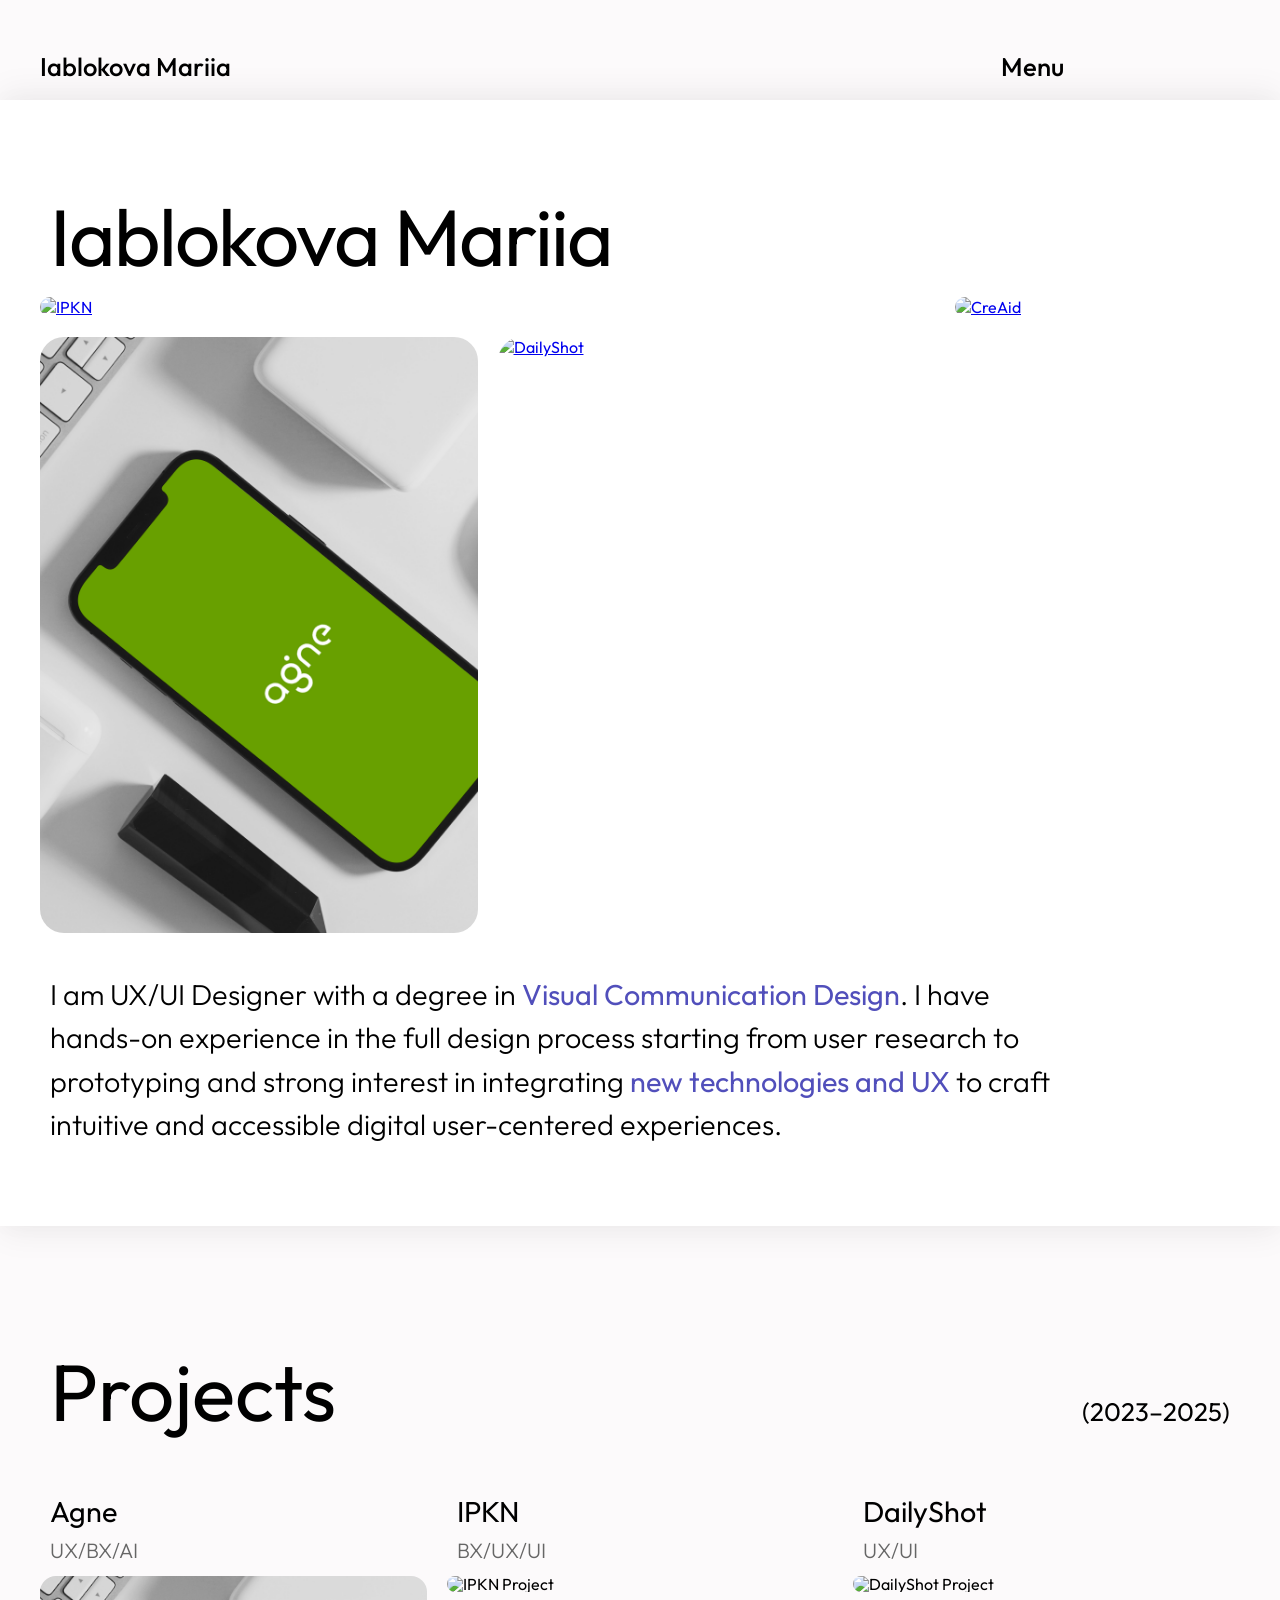
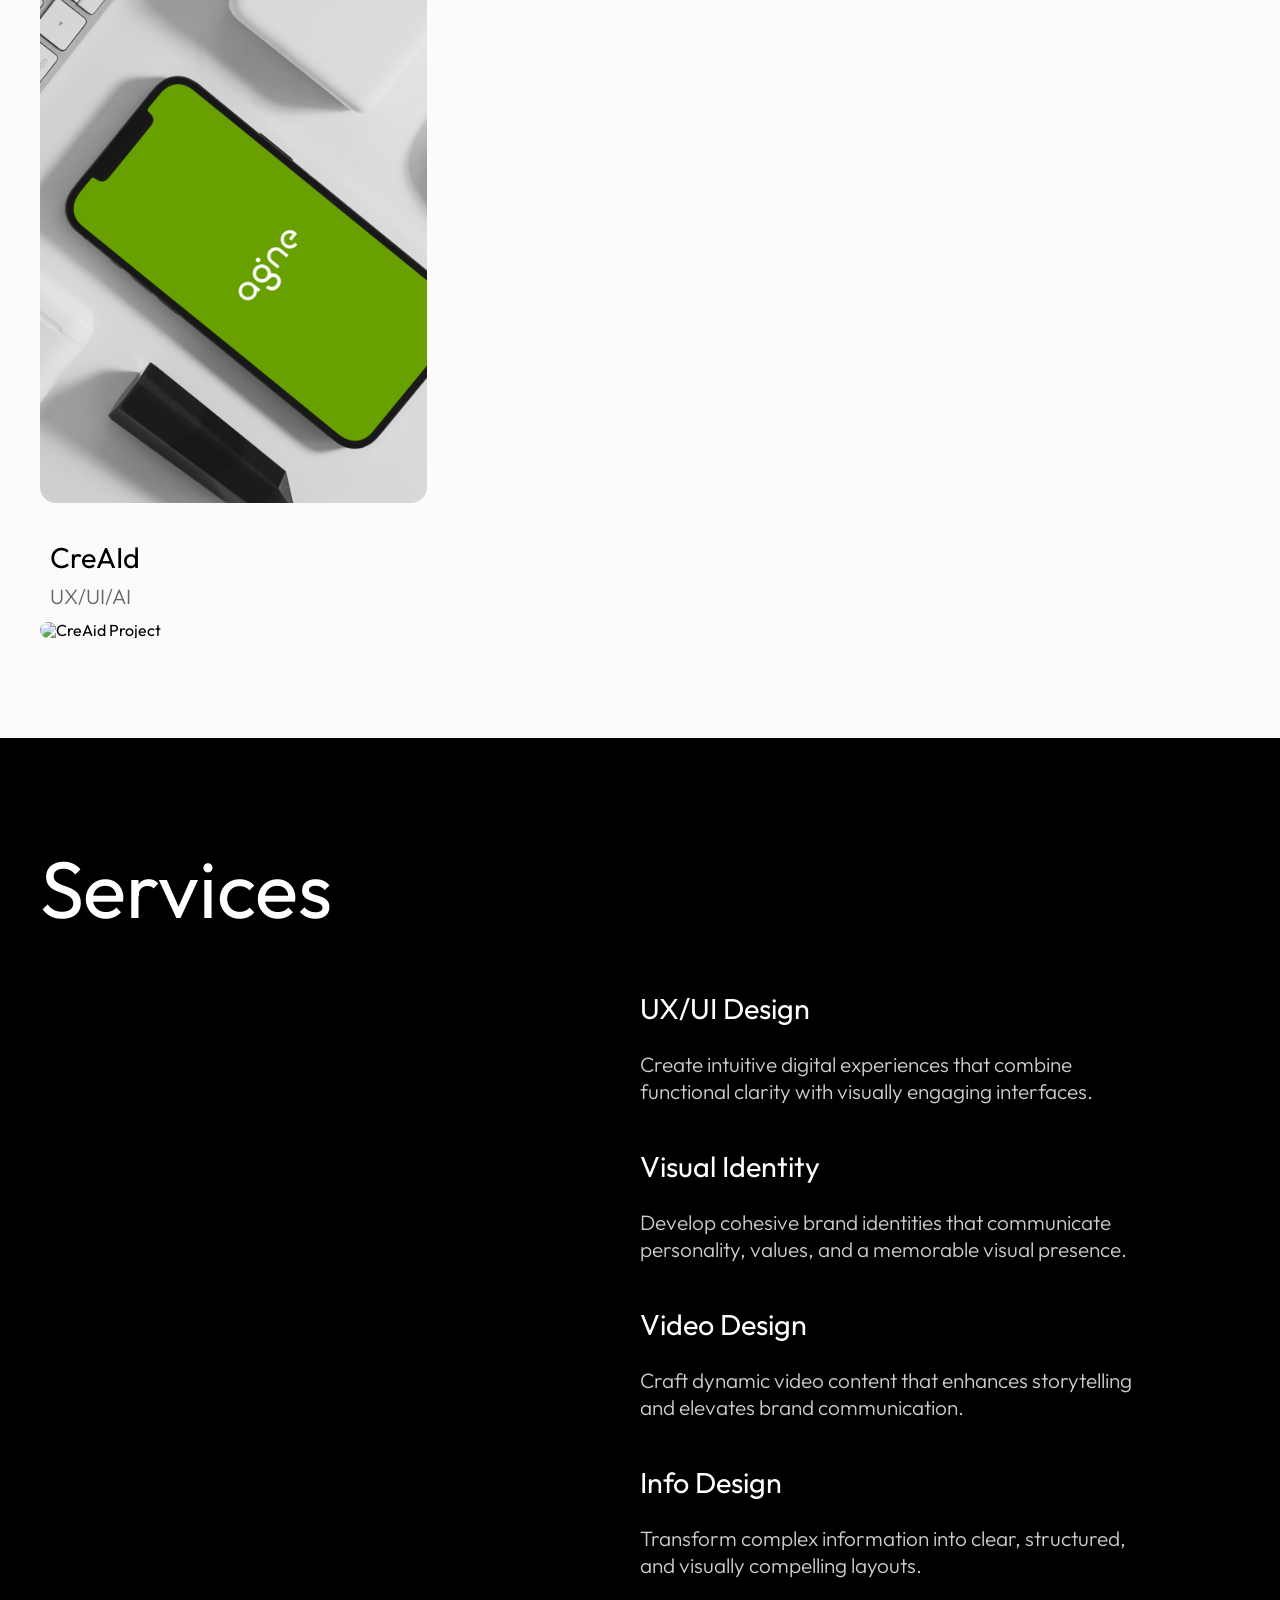
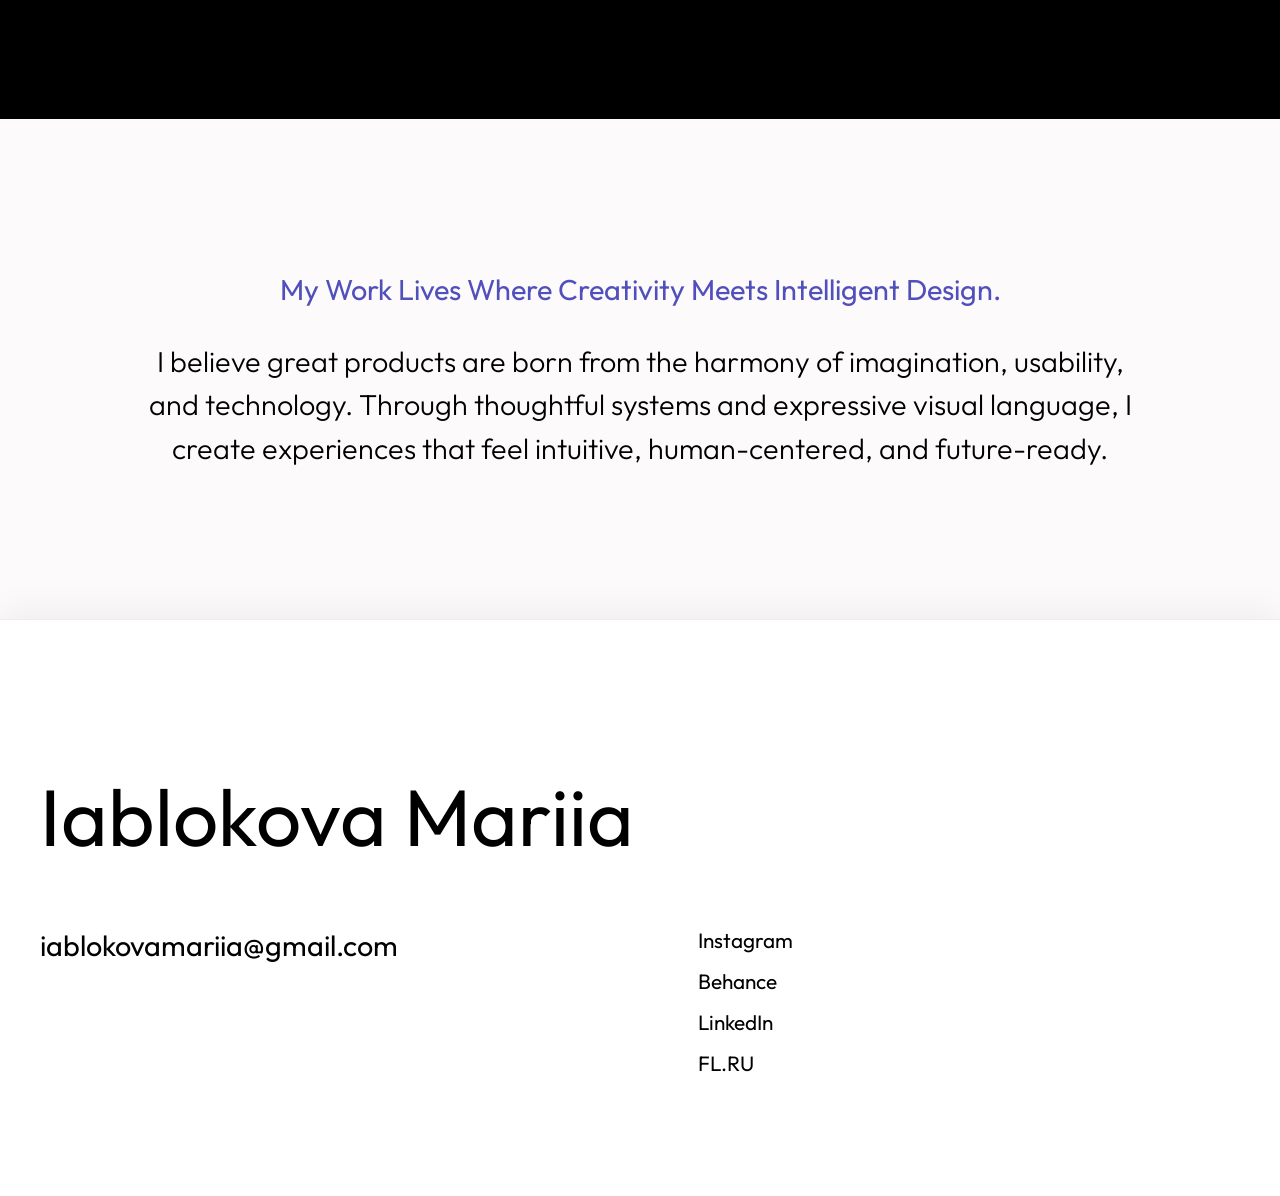
==== index.html @ c6bddbb6 "Update index.html" ====
<!DOCTYPE html>
<html lang="ru">
<head>
    <meta charset="UTF-8">
    <meta name="viewport" content="width=device-width, initial-scale=1.0">
    <title>Iablokova Mariia | Portfolio</title>
    <link rel="stylesheet" href="style.css">
    <link rel="preconnect" href="https://fonts.googleapis.com">
    <link rel="preconnect" href="https://fonts.gstatic.com" crossorigin>
    <link href="https://fonts.googleapis.com/css2?family=Outfit:wght@300;400;600;700&display=swap" rel="stylesheet">   
</head>
<body>

    <header>
        <nav>
            <span class="logo">Iablokova Mariia</span>
            <span class="menu">Menu</span>
        </nav>
    </header>

    <main>
        <section class="box">
        </section>
        <section class="hero">
            <body>
                <div class="reveal-mask">
                    <h1 class="reveal-text">Iablokova Mariia</h1>
                </div>
                <div class="wrapper">
                      <a class="card card--hero" href="#">
                        <img src="images/IPKN_cut8.png" alt="IPKN">
                      </a>
                    
                      <a class="card card--right" href="#">
                        <img src="images/CreAId_cut3.png" alt="CreAid">
                      </a>
                    
                      <a class="card card--leftBottom" href="#">
                        <img src="images/Agne_cut3.png" alt="Agne">
                      </a>
                    
                      <a class="card card--rightBottom" href="#">
                        <img src="images/DailyShot_cut3.png" alt="DailyShot">
                      </a>
            </div>
            <p class="about-text">
                I am UX/UI Designer with a degree in <span class="accent">Visual Communication Design</span>. I have hands-on experience in the full design process starting from user research to prototyping and strong interest in integrating <span class="accent">new technologies and UX</span> to craft intuitive and accessible digital user-centered experiences.
            </p>
        </section>
        <section class="projects">
            <div class="reveal-mask">
                <div class="projects-header">
                    <h2>Projects</h2>
                    <span class="projects-date">(2023–2025)</span>
                </div>
            </div>
            <div class="project-grid">
                <div class="project-card">
                    <h3>Agne</h3>
                    <p>UX/BX/AI</p>
                    <img src="images/Agne2.png" alt="Agne Project">
                </div>
                <div class="project-card">
                    <h3>IPKN</h3>
                    <p>BX/UX/UI</p>
                    <img src="images/IPKN2.png" alt="IPKN Project">
                </div>
                <div class="project-card">
                    <h3>DailyShot</h3>
                    <p>UX/UI</p>
                    <img src="images/DailyShot2.png" alt="DailyShot Project">
                </div>
                <div class="project-card">
                    <h3>CreAId</h3>
                    <p>UX/UI/AI</p>
                    <img src="images/CreAid2.png" alt="CreAid Project">
                </div>
            </div>
        </section>
        <section class="services-section">
            <div class="reveal-mask">
                <h2 class="services-title">Services</h2>
            </div>
            <div class="services-container">
                <div class="services-list">
                    <div class="service-item">
                        <h4>UX/UI Design</h4>
                        <p>Create intuitive digital experiences that combine functional clarity with visually engaging interfaces.</p>
                    </div>
                    <div class="service-item">
                        <h4>Visual Identity</h4>
                        <p>Develop cohesive brand identities that communicate personality, values, and a memorable visual presence.</p>
                    </div>
                    <div class="service-item">
                        <h4>Video Design</h4>
                        <p>Craft dynamic video content that enhances storytelling and elevates brand communication.</p>
                    </div>
                    <div class="service-item">
                        <h4>Info Design</h4>
                        <p>Transform complex information into clear, structured, and visually compelling layouts.</p>
                    </div>
                </div>
            </div>
        </section>
        
        <section class="quote-section">
            <p class="quote-accent">My Work Lives Where Creativity Meets Intelligent Design.</p>
            <p class="quote-text">
                I believe great products are born from the harmony of imagination, usability, and technology. Through thoughtful systems and expressive visual language, I create experiences that feel intuitive, human-centered, and future-ready.
            </p>
        </section>
        
        <footer class="footer">
            <h2 class="footer-logo">Iablokova Mariia</h2>
            <div class="footer-content">
                <div class="footer-email">
                    <a href="mailto:iablokovamariia@gmail.com">iablokovamariia@gmail.com</a>
                </div>
                <div class="footer-links">
                    <a href="#">Instagram</a>
                    <a href="#">Behance</a>
                    <a href="#">LinkedIn</a>
                    <a href="#">FL.RU</a>
                </div>
            </div>
        </footer>
    </main>

</body>
</html>
---- style.css ----
nav {
    position: fixed;
    top: 0;
    left: 0;
    width: 80%;
    z-index: 1000;
    display: flex;
    justify-content: space-between;
    align-items: baseline;
    
    /* ВАЖНО: box-sizing, чтобы паддинг не раздувал ширину */
    box-sizing: border-box; 
    
    /* Используем margin, чтобы отодвинуть меню от краев экрана, 
       как на втором макете. Подберите точные значения по макету */
    margin-top: 50px; 
    margin-left: 40px;
    margin-right: 40px;
    
    /* Сохраняем ваши шрифты и плавный переход */
    font-size: 1.6rem; 
    font-weight: 500; 
    transition: color 0.3s;
}

nav.white-nav {
    color: #fff !important;
}

nav.white-nav a {
    color: #fff !important;
}


body {
    font-family: 'Outfit', sans-serif; 
    margin: 0;
    padding: 0 40px;
    background-color: #FCFAFB;
    color: #000;
    -webkit-font-smoothing: antialiased;
}

.box{  
    margin: 100px -40px; 
}
.hero {
    background-color: #ffffff; /* Белый фон для первой части */
    margin: 0 -40px;          /* Растягиваем до краев экрана, если у body есть отступы */
    padding: 20px 40px 40px 40px; /* Возвращаем внутренние отступы для контента */
    
    /* Тень: первый блок — нижняя, второй (после запятой) — верхняя */
    box-shadow: 
        0 10px 30px rgba(0, 0, 0, 0.05), 
        0 -10px 30px rgba(0, 0, 0, 0.05);
    
    position: relative;        /* Чтобы тени корректно отображались поверх фона */
    z-index: 5;
}

h1 {
    font-size: 5rem; 
    font-weight: 400;
    letter-spacing: -2px;
    margin-bottom: 10px;
    padding: 0 10px;
    color: #000;
}

.wrapper {
  display: grid;
  grid-template-columns: repeat(8, 1fr);
  gap: 20px;
  max-height: 1000px;
  margin: 0 auto;
}

.card{
  position: relative;
  overflow: hidden;
  display: block;
}

.card img{
  width: 100%;
  height: 100%;
  object-fit: cover;
  display: block;
}

/* Раскладка как на референсе */
.card--hero{
  grid-column: span 6;
  grid-row: span 1;
  border-radius: 24px;
}

.card--right{
  grid-column: span 2;
  grid-row: span 1;
  border-radius: 24px;
}

.card--leftBottom{
  grid-column: span 3;
  border-radius: 24px;
}

.card--rightBottom{
  grid-column: span 5;
 border-radius: 24px;
}


    
/* адаптив: на телефоне всё в одну колонку */
@media (max-width: 800px){
  .wrapper{ grid-template-columns: 1fr; }
  .card--hero, .card--right, .card--leftBottom, .card--rightBottom{
    grid-column: span 1;
    aspect-ratio: auto;
  }
}


p {
    font-weight: 300; 
    line-height: 1.5;
}

.accent {
    color: #514FBB; /* Тот самый сине-фиолетовый оттенок */
    font-weight: 400; 
}


.about-text {
    font-size: 1.8rem;
    max-width: 1020px;
    line-height: 1.5;
    margin: 40px 0;
    font-weight: 300; 
    padding: 0 10px;
}

/* --- PROJECTS SECTION --- */

.projects{
    padding-bottom: 100px; /* Регулируйте это значение для нужного зазора */
    padding-top: 80px;
}


.projects-header {
    display: flex;                /* Включаем Flexbox */
    justify-content: space-between; /* Расталкиваем элементы по краям */
    align-items: baseline;        /* Выравниваем их по нижней линии текста */
    padding: 0 10px;              /* Если нужен отступ от краев экрана */
}

.projects-header h2 {
        font-size: 5rem;
        font-weight: 400;
        line-height: 0.5;        
 }

.projects-date {
        font-size: 1.6rem;            
        font-weight: 400;             
        color: #000;                   
}

.image-collage {
    display: grid;
    grid-template-columns: 2fr 1fr;
    grid-template-rows: auto auto;
    gap: 20px;
    margin: 20px 0;
}

.img-large { grid-row: span 2; }
.image-collage img, .project-card img {
    width: 100%;
    border-radius: 16px;
    object-fit: cover;
}


.project-grid {
    display: grid;
    grid-template-columns: repeat(3, 1fr);
    line-height: 1;
    gap: 20px;
}

.project-card h3 { 
    font-size: 1.8rem; 
    font-weight: 400; 
    line-height: 0.3;
    margin-left: 10px;
}
.project-card p { font-size: 1.3rem; color: #666; font-weight: 300; line-height: 0.5; margin-left: 10px;}

/* Адаптивность для мобильных */
@media (max-width: 768px) {
    .image-collage, .project-grid {
        grid-template-columns: 1fr;
    }
}


/* --- SERVICES SECTION --- */
.services-section {
    background-color: #000;
    color: #fff;
    padding: 100px 40px;
    margin: 0 -40px; /* Растягиваем черный фон на всю ширину, если у body есть отступы */
}

.services-container {
    display: flex;
    justify-content: space-between;
    max-width: 1200px;
    margin-left: 50%;
}

.services-title {
    font-size: 5rem;
    font-weight: 400;
    margin: 0;
    margin-bottom: 10px; 
}

.services-list {
    max-width: 500px;
}

.service-item {
    margin-bottom: 40px;
}

.service-item h4 {
    font-size: 1.8rem;
    font-weight: 400;
    margin-bottom: 10px;
    line-height: 1.5;
}

.service-item p {
    font-size: 1.3rem;
    font-weight: 300;
    line-height: 1.3;
    color: #ccc;
}

/* --- QUOTE SECTION --- */
.quote-section {  
    padding: 120px 40px;
    text-align: center;
    max-width: 1000px;
    margin: 0 auto;
}

.quote-accent {
    color: #514FBB; /* Цвет как на макете */
    font-size: 1.8rem;
    margin-bottom: 20px;
    font-weight: 400; 
}

.quote-text {
    font-size: 1.8rem;
    font-weight: 300;
    line-height: 1.5;
    color: #000;
}

/* --- FOOTER --- */
.footer {
    background-color: #ffffff; /* Белый фон для первой части */
    margin: 0 -40px;          /* Растягиваем до краев экрана, если у body есть отступы */
    /* Тень: первый блок — нижняя, второй (после запятой) — верхняя */
    box-shadow: 
        0 10px 30px rgba(0, 0, 0, 0), 
        0 -10px 30px rgba(0, 0, 0, 0.05);
    
    position: relative;        /* Чтобы тени корректно отображались поверх фона */
    z-index: 5;
    padding: 80px 40px 120px;
    border-top: 1px solid #eee;
}

.footer-logo {
    font-size: 5rem;
    margin-bottom: 60px;
    font-weight: 400;
}

.footer-content {
    display: flex;
    justify-content: flex-start; 
    align-items: flex-start;
    /* Указываем точное расстояние между емейлом и ссылками */
    gap: 300px; /* Настройте это число под себя */
}

.footer-email a {
    color: #000;
    text-decoration: none;
    font-size: 1.8rem;
    transition: opacity 0.3s;
}

.footer-email a:hover {
    opacity: 0.6;
}

.footer-links {
    display: flex;
    flex-direction: column;
    gap: 15px;
}

.footer-links a {
    color: #000;
    text-decoration: none;
    font-size: 1.3rem;
    transition: opacity 0.3s;
}

.footer-links a:hover {
    opacity: 0.6;
}

/* Адаптивность */
@media (max-width: 900px) {
    .services-container, .footer-content {
        flex-direction: column;
        gap: 50px;
    }
    .services-title, .footer-logo {
        font-size: 2.5rem;
    }
}
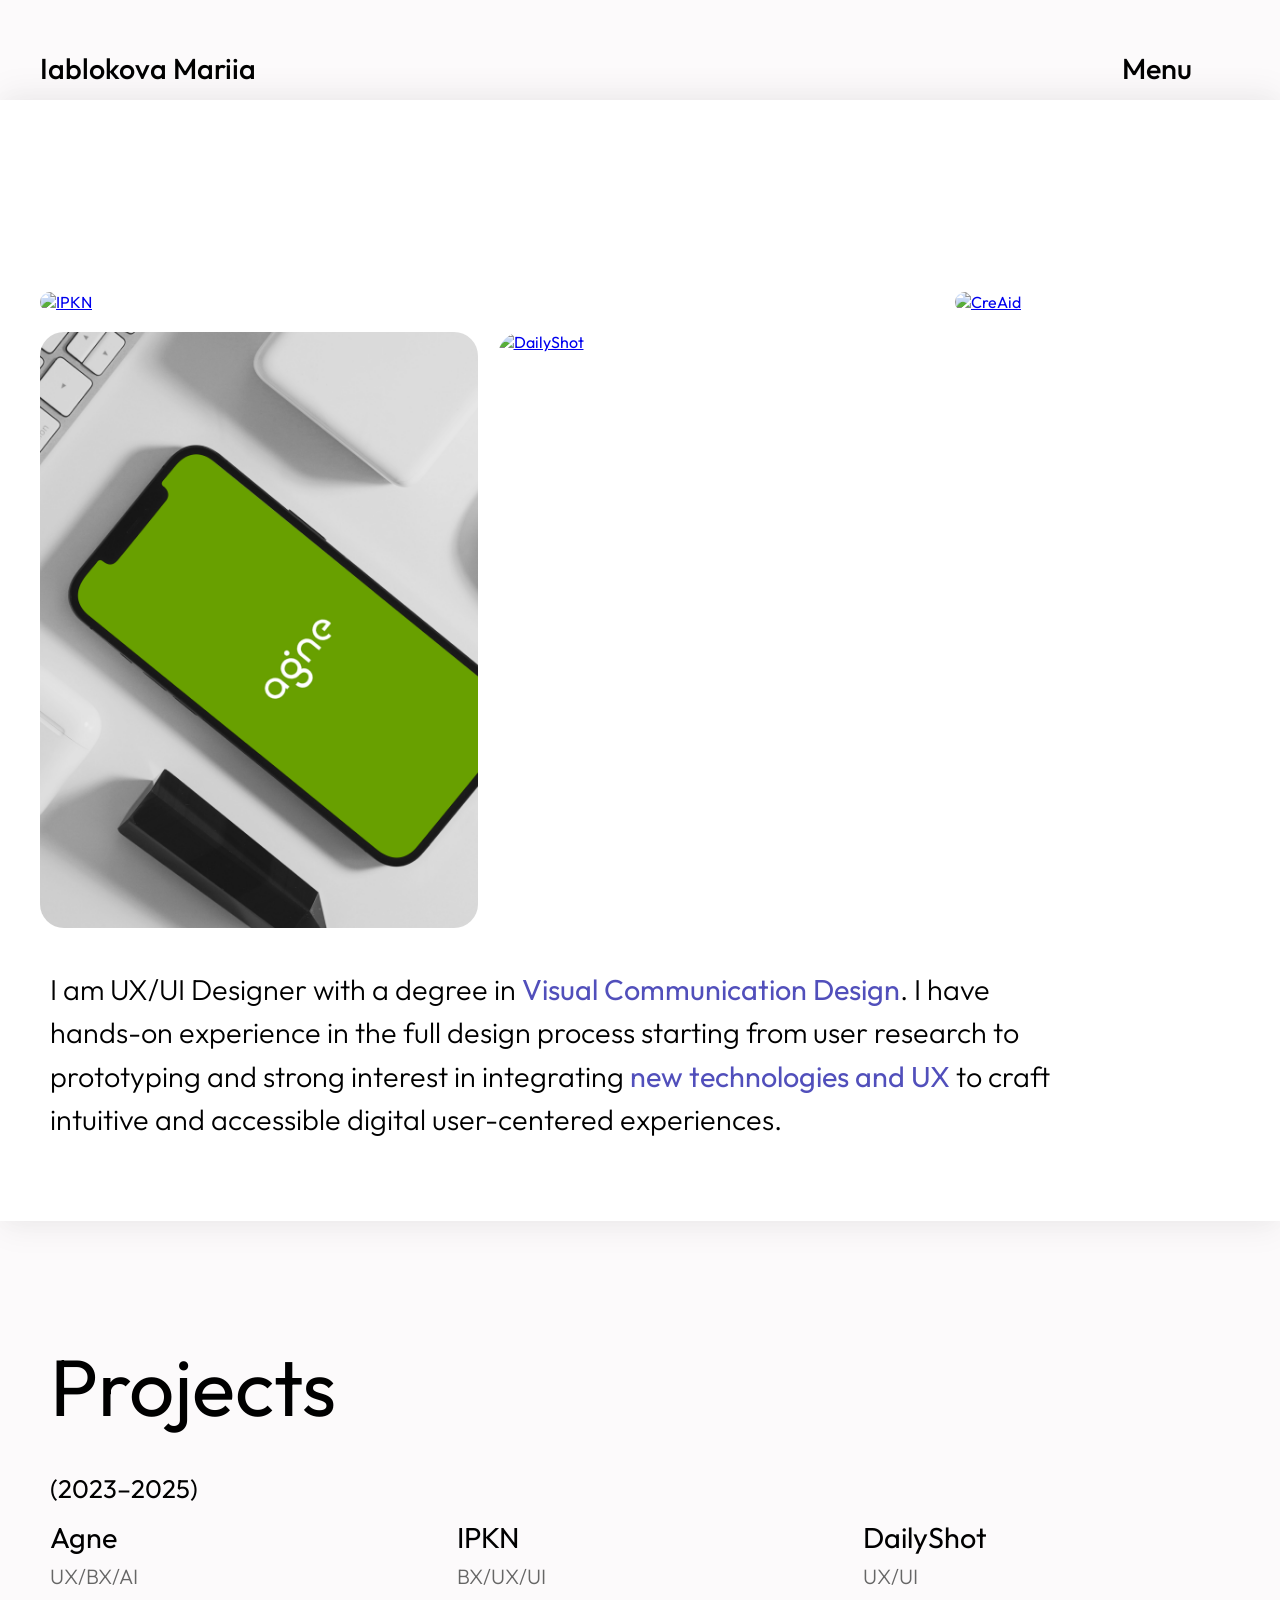
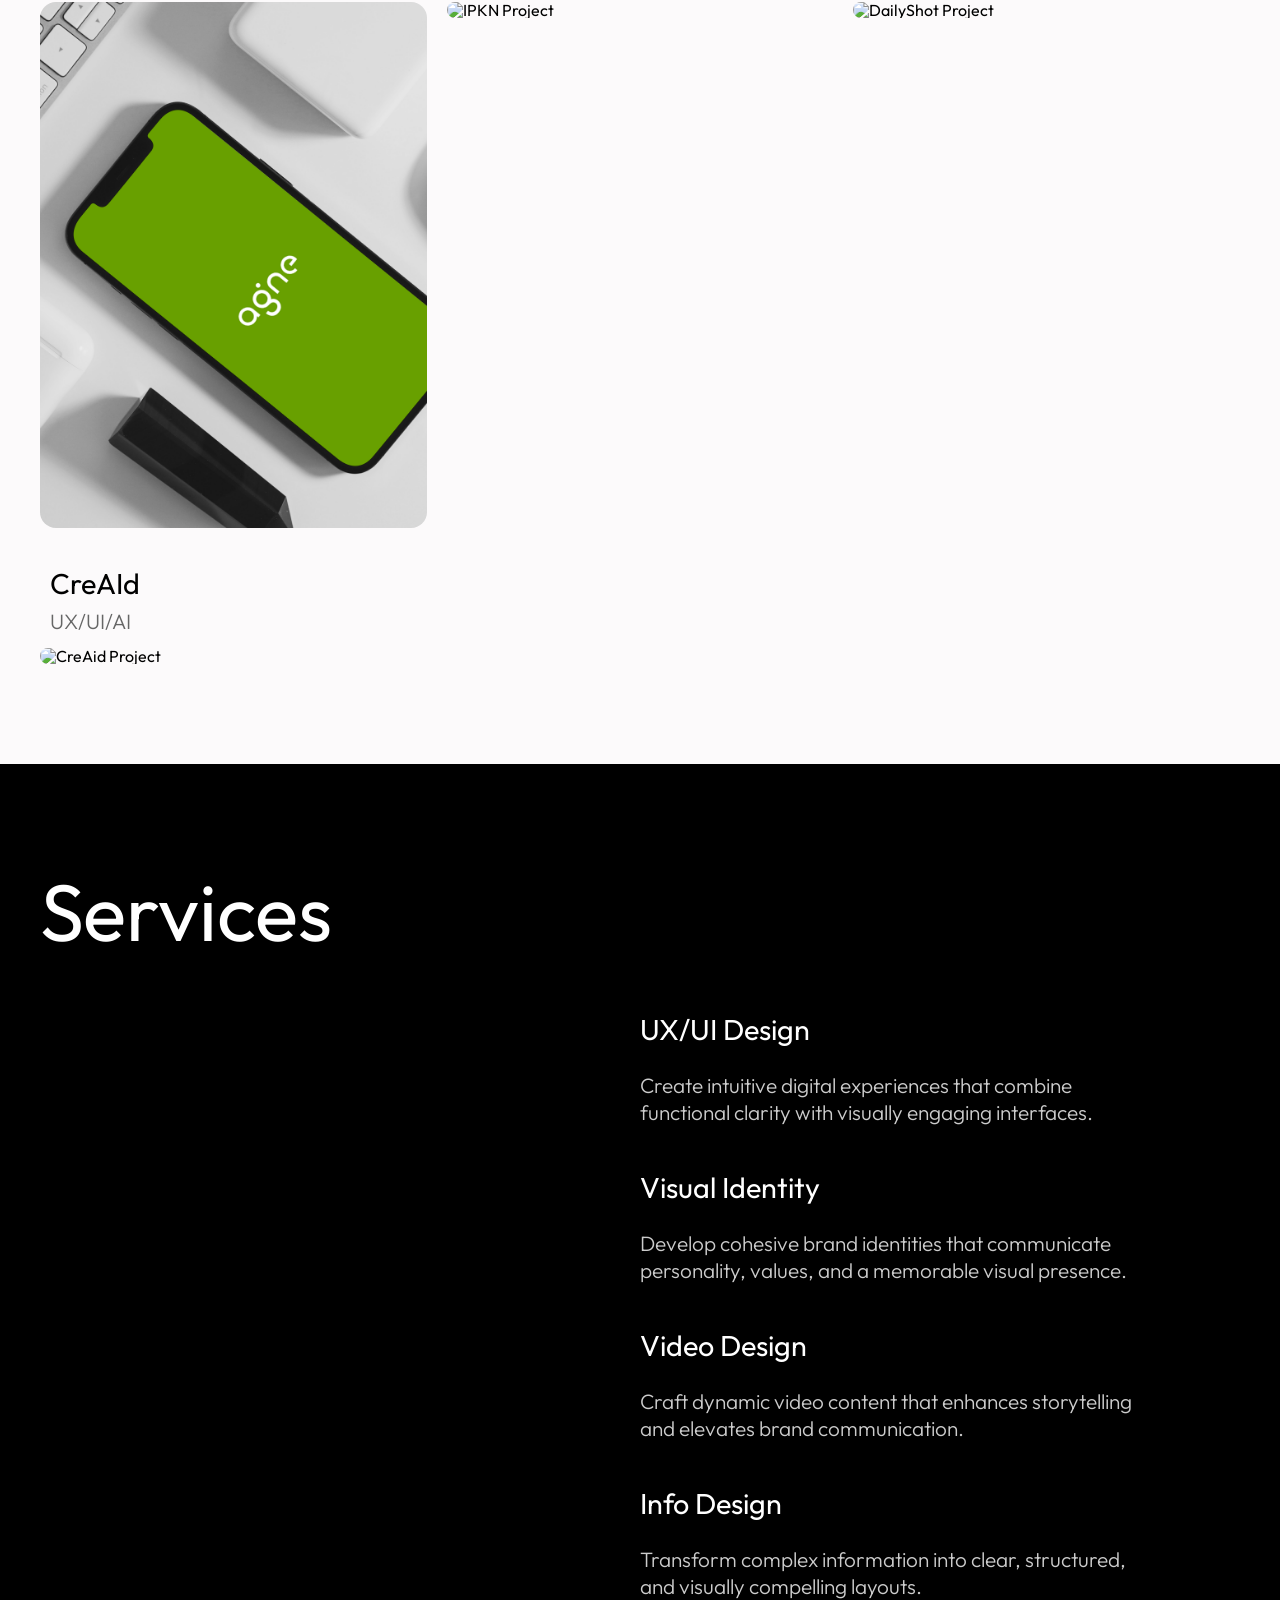
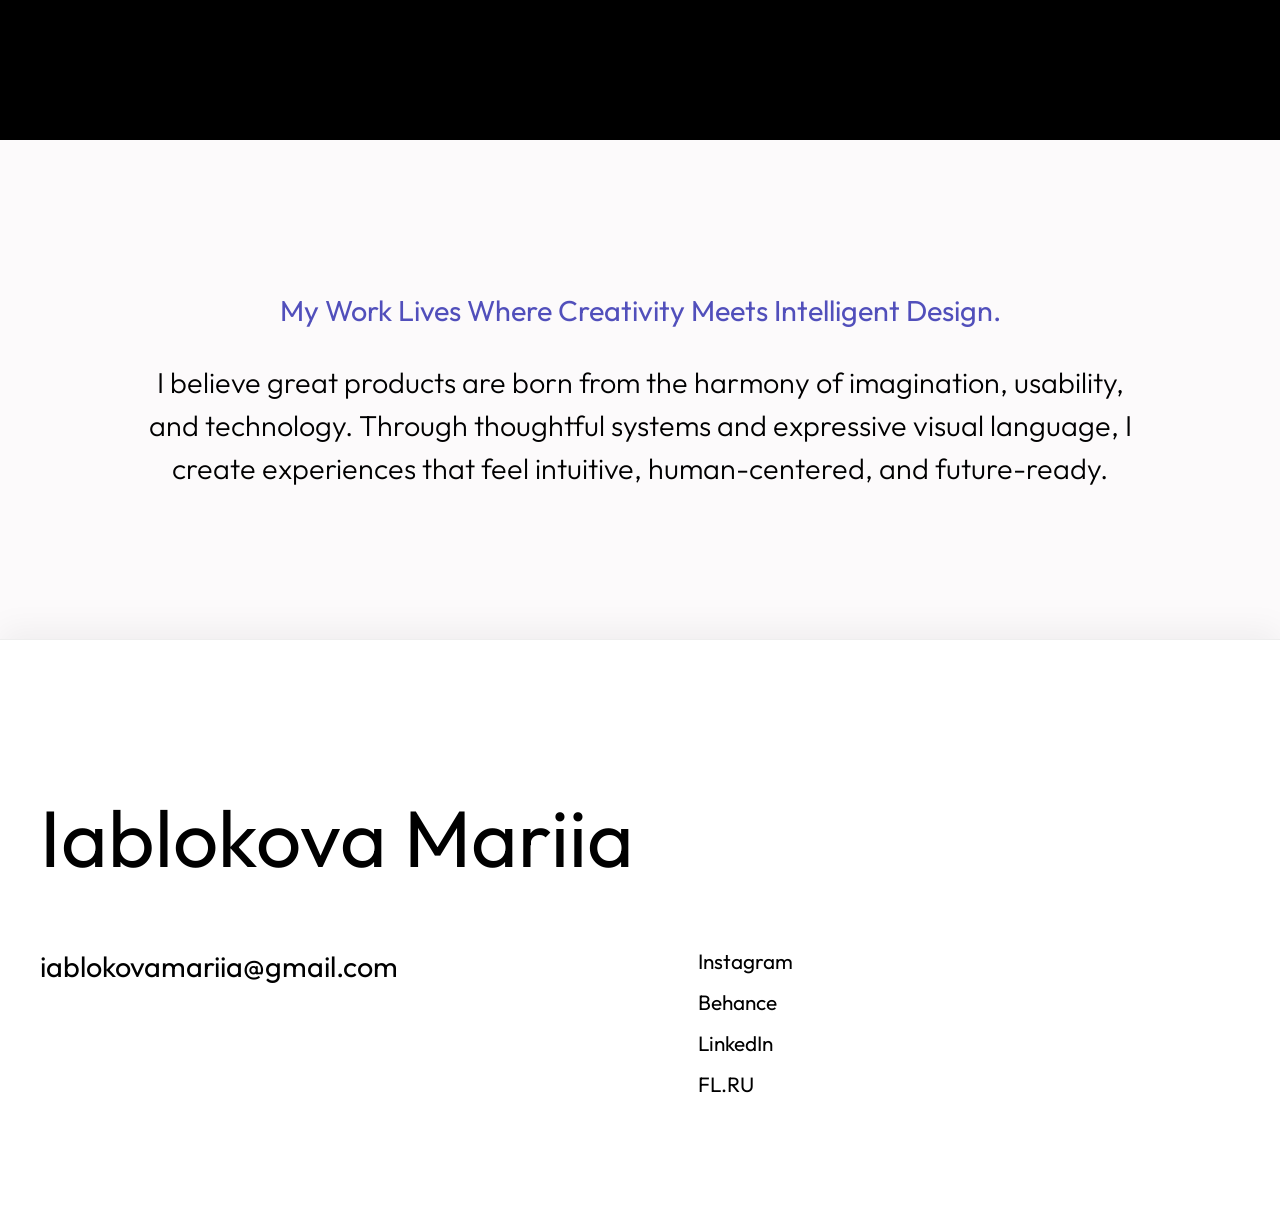
==== commit 9479cfa7: "Update index.html" ====
--- a/index.html
+++ b/index.html
@@ -48,8 +48,8 @@
             </p>
         </section>
         <section class="projects">
-            <div class="reveal-mask">
-                <div class="projects-header">
+            <div class="projects-header">
+                <div class="reveal-mask">
                     <h2>Projects</h2>
                     <span class="projects-date">(2023–2025)</span>
                 </div>
--- a/style.css
+++ b/style.css
@@ -2,7 +2,7 @@
     position: fixed;
     top: 0;
     left: 0;
-    width: 80%;
+    width: 90%;
     z-index: 1000;
     display: flex;
     justify-content: space-between;
@@ -18,7 +18,7 @@
     margin-right: 40px;
     
     /* Сохраняем ваши шрифты и плавный переход */
-    font-size: 1.6rem; 
+    font-size: 1.8rem; 
     font-weight: 500; 
     transition: color 0.3s;
 }
@@ -65,6 +65,25 @@
     margin-bottom: 10px;
     padding: 0 10px;
     color: #000;
+}
+
+/* Контейнер-маска */
+.reveal-mask {
+    overflow: hidden; 
+    display: block;
+    line-height: 1.2; /* Подберите под ваш шрифт */
+}
+
+/* Сам текст */
+.reveal-text {
+    display: block;
+    transform: translateY(110%); /* Полностью прячем текст внизу */
+    transition: transform 1.2s cubic-bezier(0.19, 1, 0.22, 1); /* Плавное "швейцарское" движение */
+}
+
+/* Класс, который мы добавим для запуска анимации */
+.reveal-text.active {
+    transform: translateY(0);
 }
 
 .wrapper {
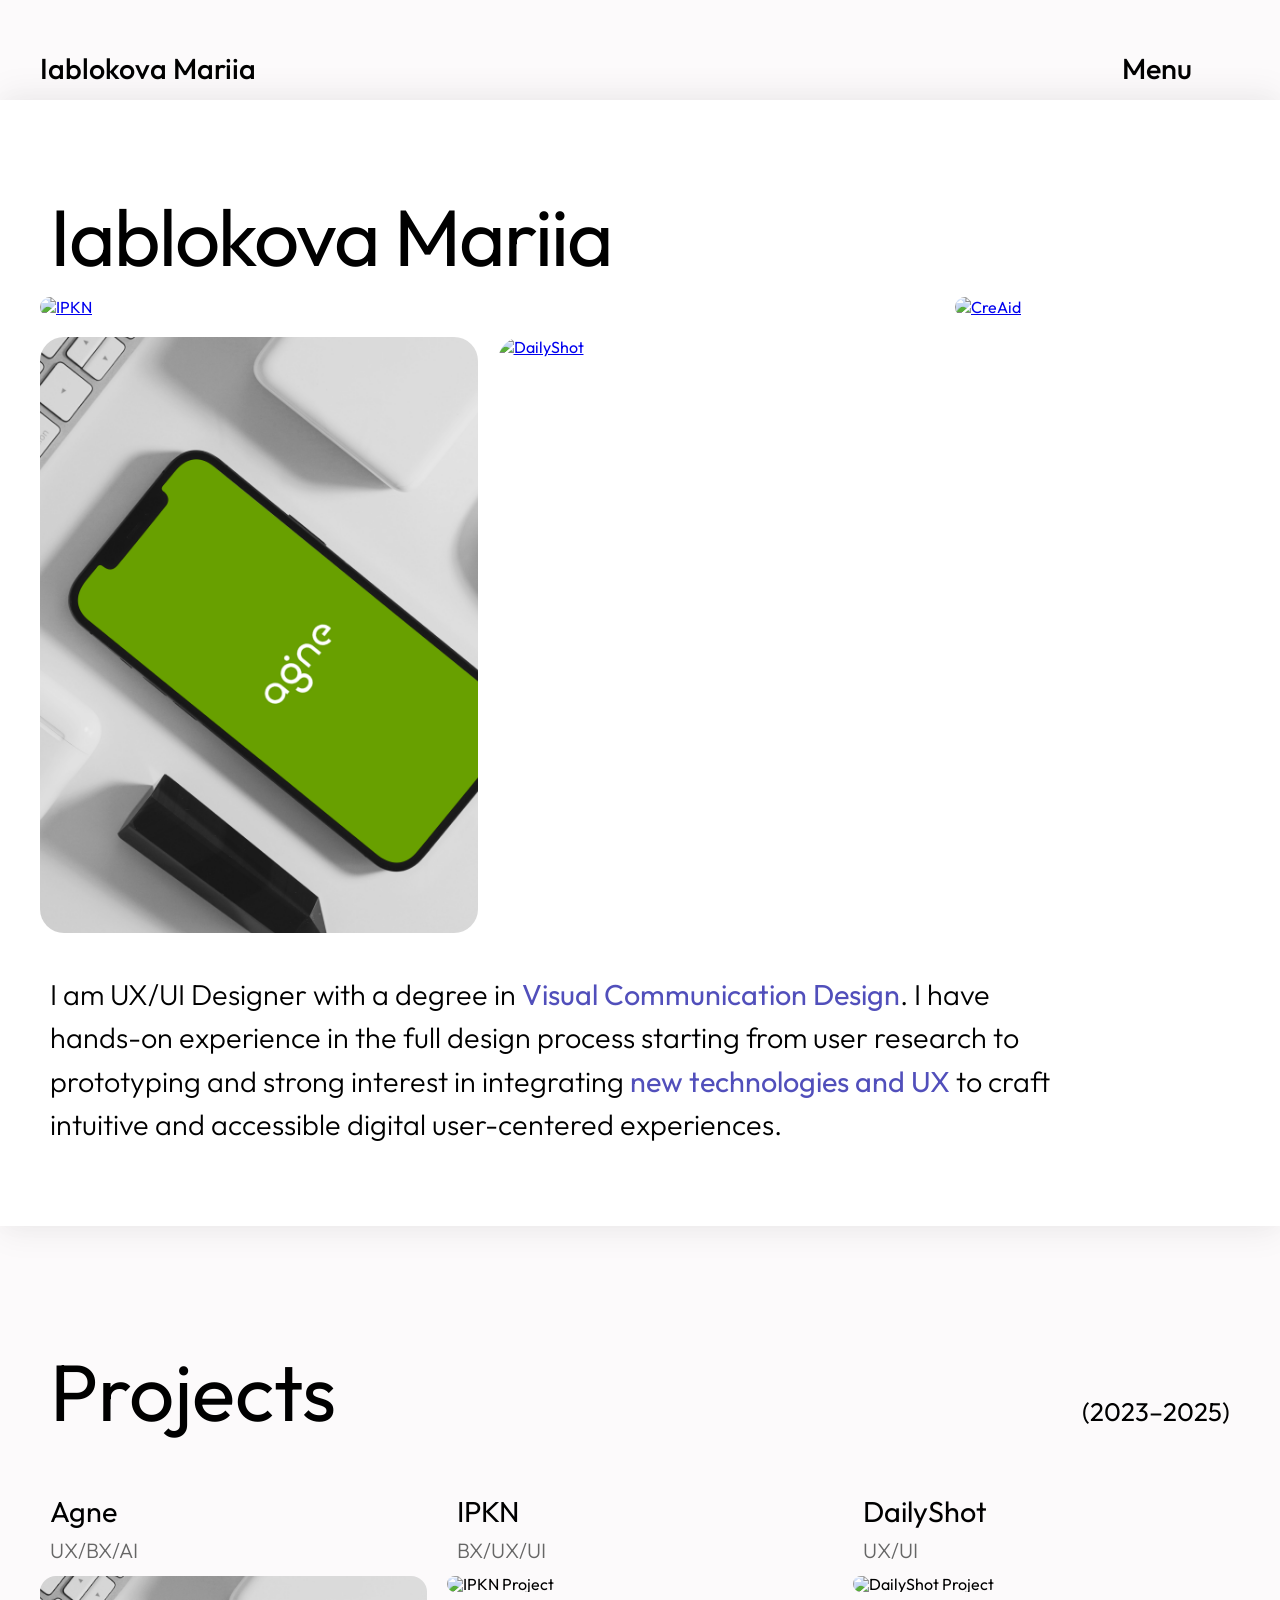
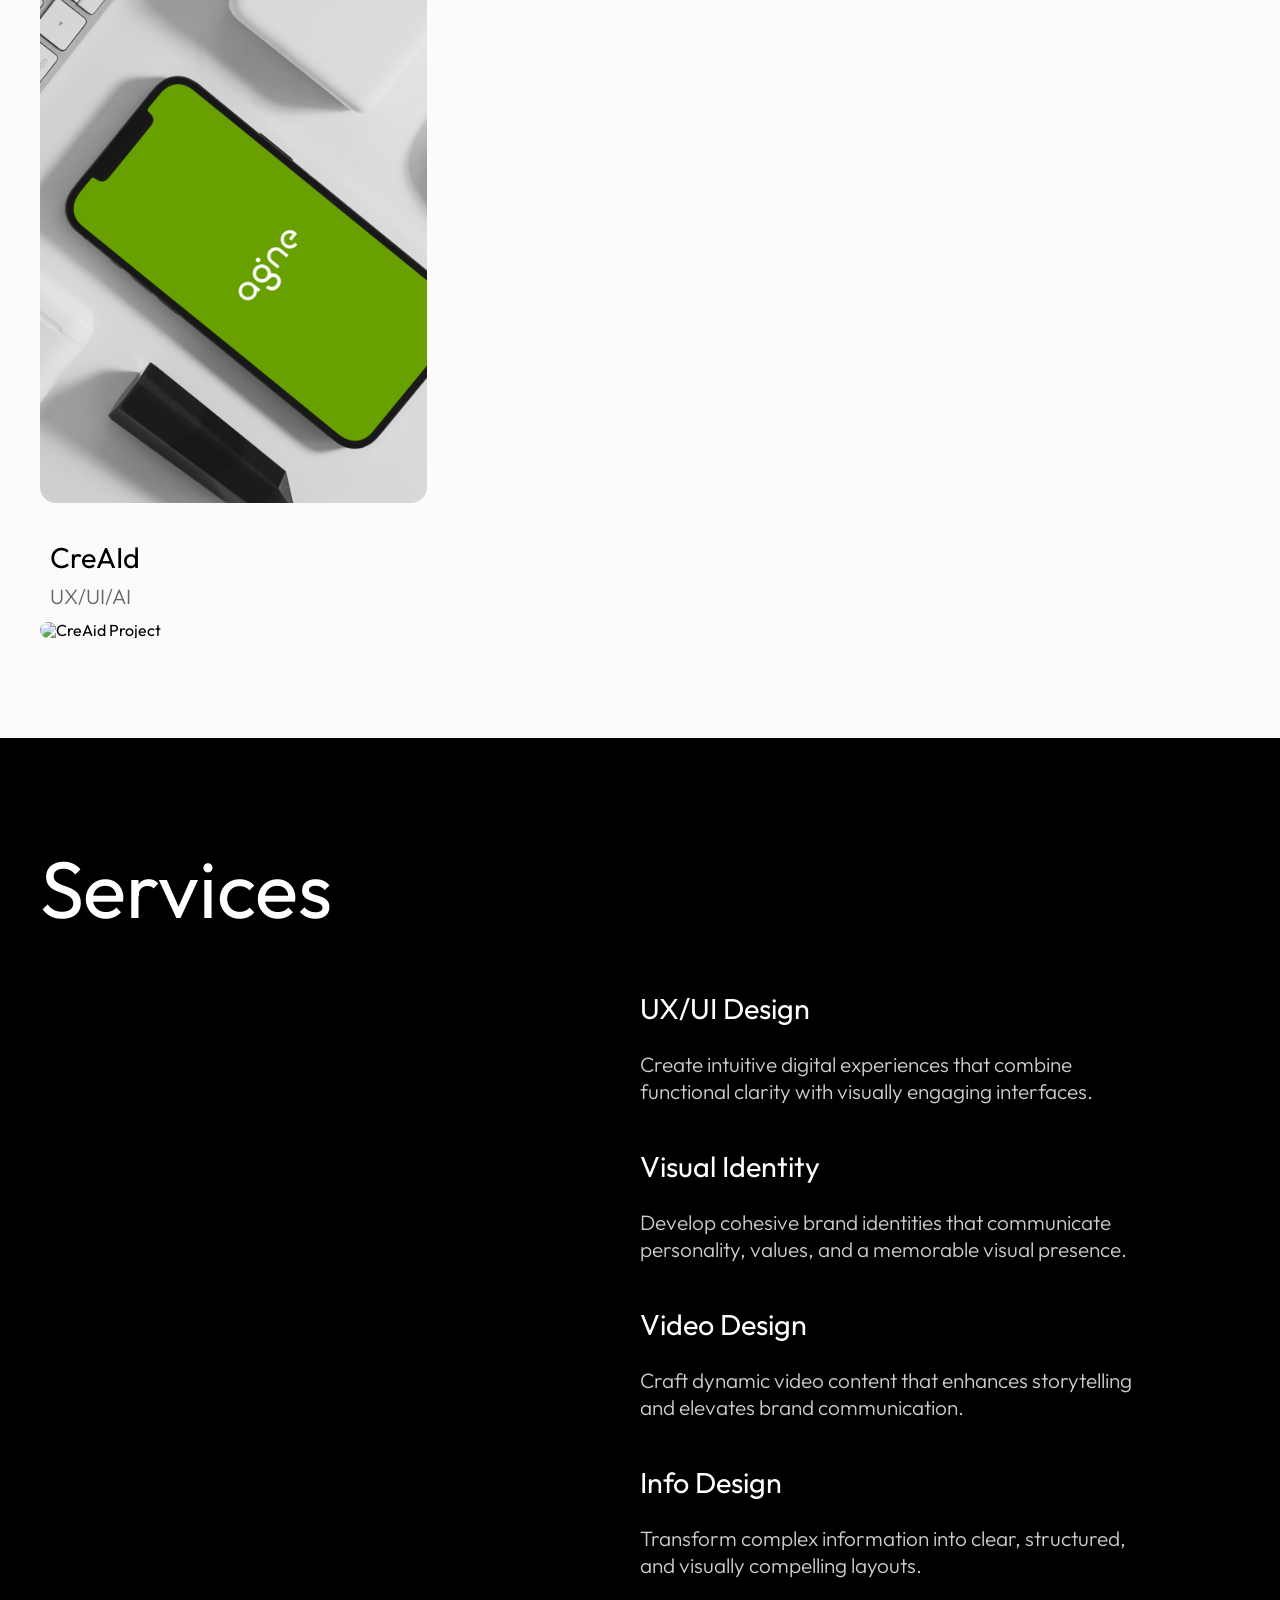
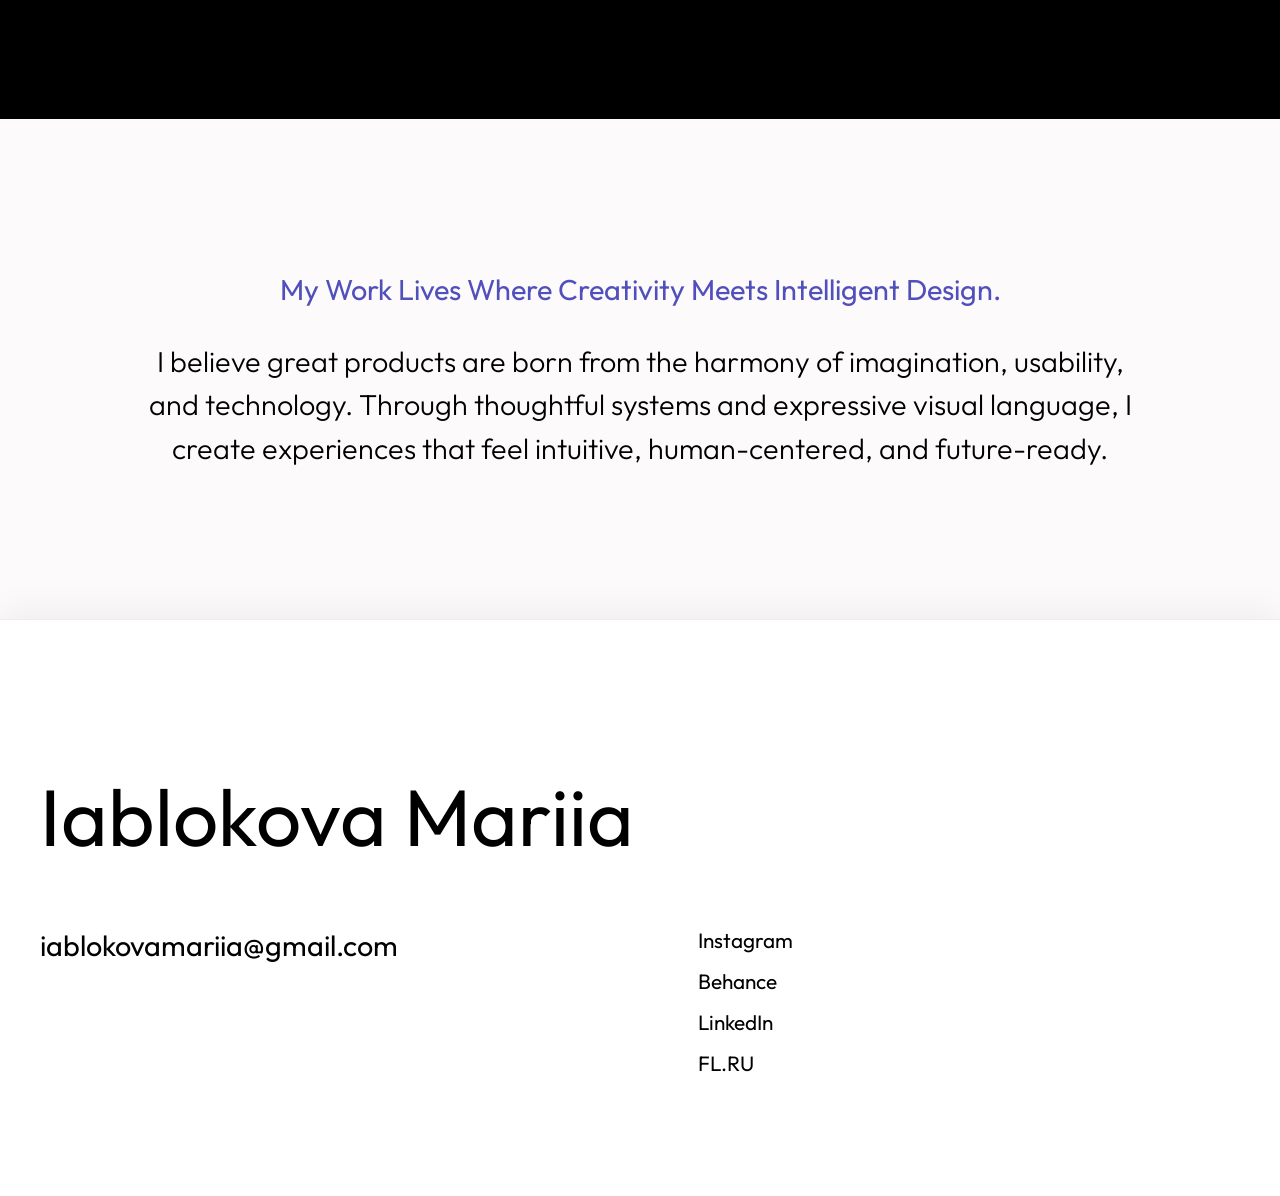
==== commit 9cc239da: "Update index.html" ====
--- a/index.html
+++ b/index.html
@@ -23,9 +23,7 @@
         </section>
         <section class="hero">
             <body>
-                <div class="reveal-mask">
-                    <h1 class="reveal-text">Iablokova Mariia</h1>
-                </div>
+                    <h1>Iablokova Mariia</h1>
                 <div class="wrapper">
                       <a class="card card--hero" href="#">
                         <img src="images/IPKN_cut8.png" alt="IPKN">
@@ -49,10 +47,8 @@
         </section>
         <section class="projects">
             <div class="projects-header">
-                <div class="reveal-mask">
-                    <h2>Projects</h2>
-                    <span class="projects-date">(2023–2025)</span>
-                </div>
+                <h2>Projects</h2>
+                <span class="projects-date">(2023–2025)</span>
             </div>
             <div class="project-grid">
                 <div class="project-card">
@@ -78,9 +74,7 @@
             </div>
         </section>
         <section class="services-section">
-            <div class="reveal-mask">
                 <h2 class="services-title">Services</h2>
-            </div>
             <div class="services-container">
                 <div class="services-list">
                     <div class="service-item">
--- a/style.css
+++ b/style.css
@@ -23,12 +23,12 @@
     transition: color 0.3s;
 }
 
+/* Для смены цвета (ОБЯЗАТЕЛЬНО С !IMPORTANT) */
 nav.white-nav {
-    color: #fff !important;
-}
-
+    color: #ffffff !important;
+}
 nav.white-nav a {
-    color: #fff !important;
+    color: #ffffff !important;
 }
 
 
@@ -66,25 +66,21 @@
     padding: 0 10px;
     color: #000;
 }
-
-/* Контейнер-маска */
+/* Для появления текста */
 .reveal-mask {
-    overflow: hidden; 
+    overflow: hidden;
     display: block;
-    line-height: 1.2; /* Подберите под ваш шрифт */
-}
-
-/* Сам текст */
+}
 .reveal-text {
     display: block;
-    transform: translateY(110%); /* Полностью прячем текст внизу */
-    transition: transform 1.2s cubic-bezier(0.19, 1, 0.22, 1); /* Плавное "швейцарское" движение */
-}
-
-/* Класс, который мы добавим для запуска анимации */
+    transform: translateY(110%);
+    transition: transform 1.2s cubic-bezier(0.19, 1, 0.22, 1);
+}
 .reveal-text.active {
     transform: translateY(0);
 }
+
+
 
 .wrapper {
   display: grid;
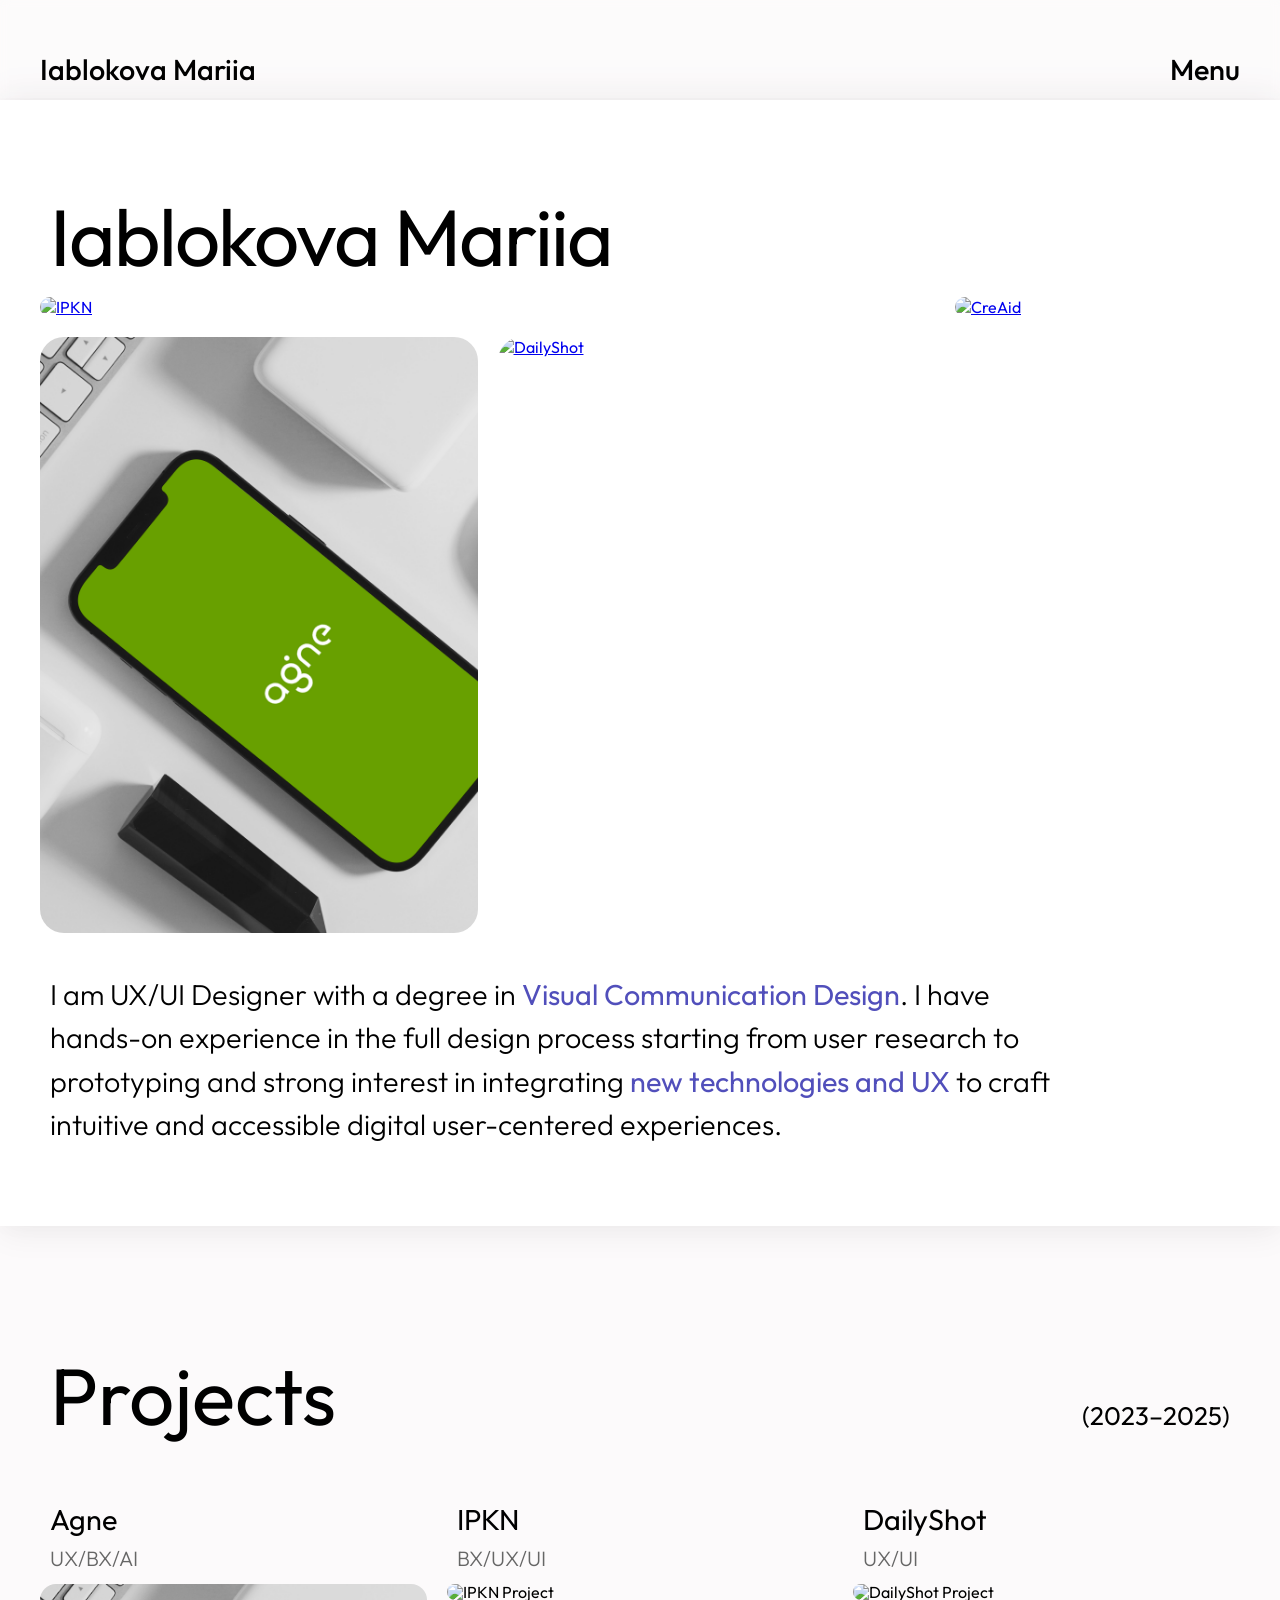
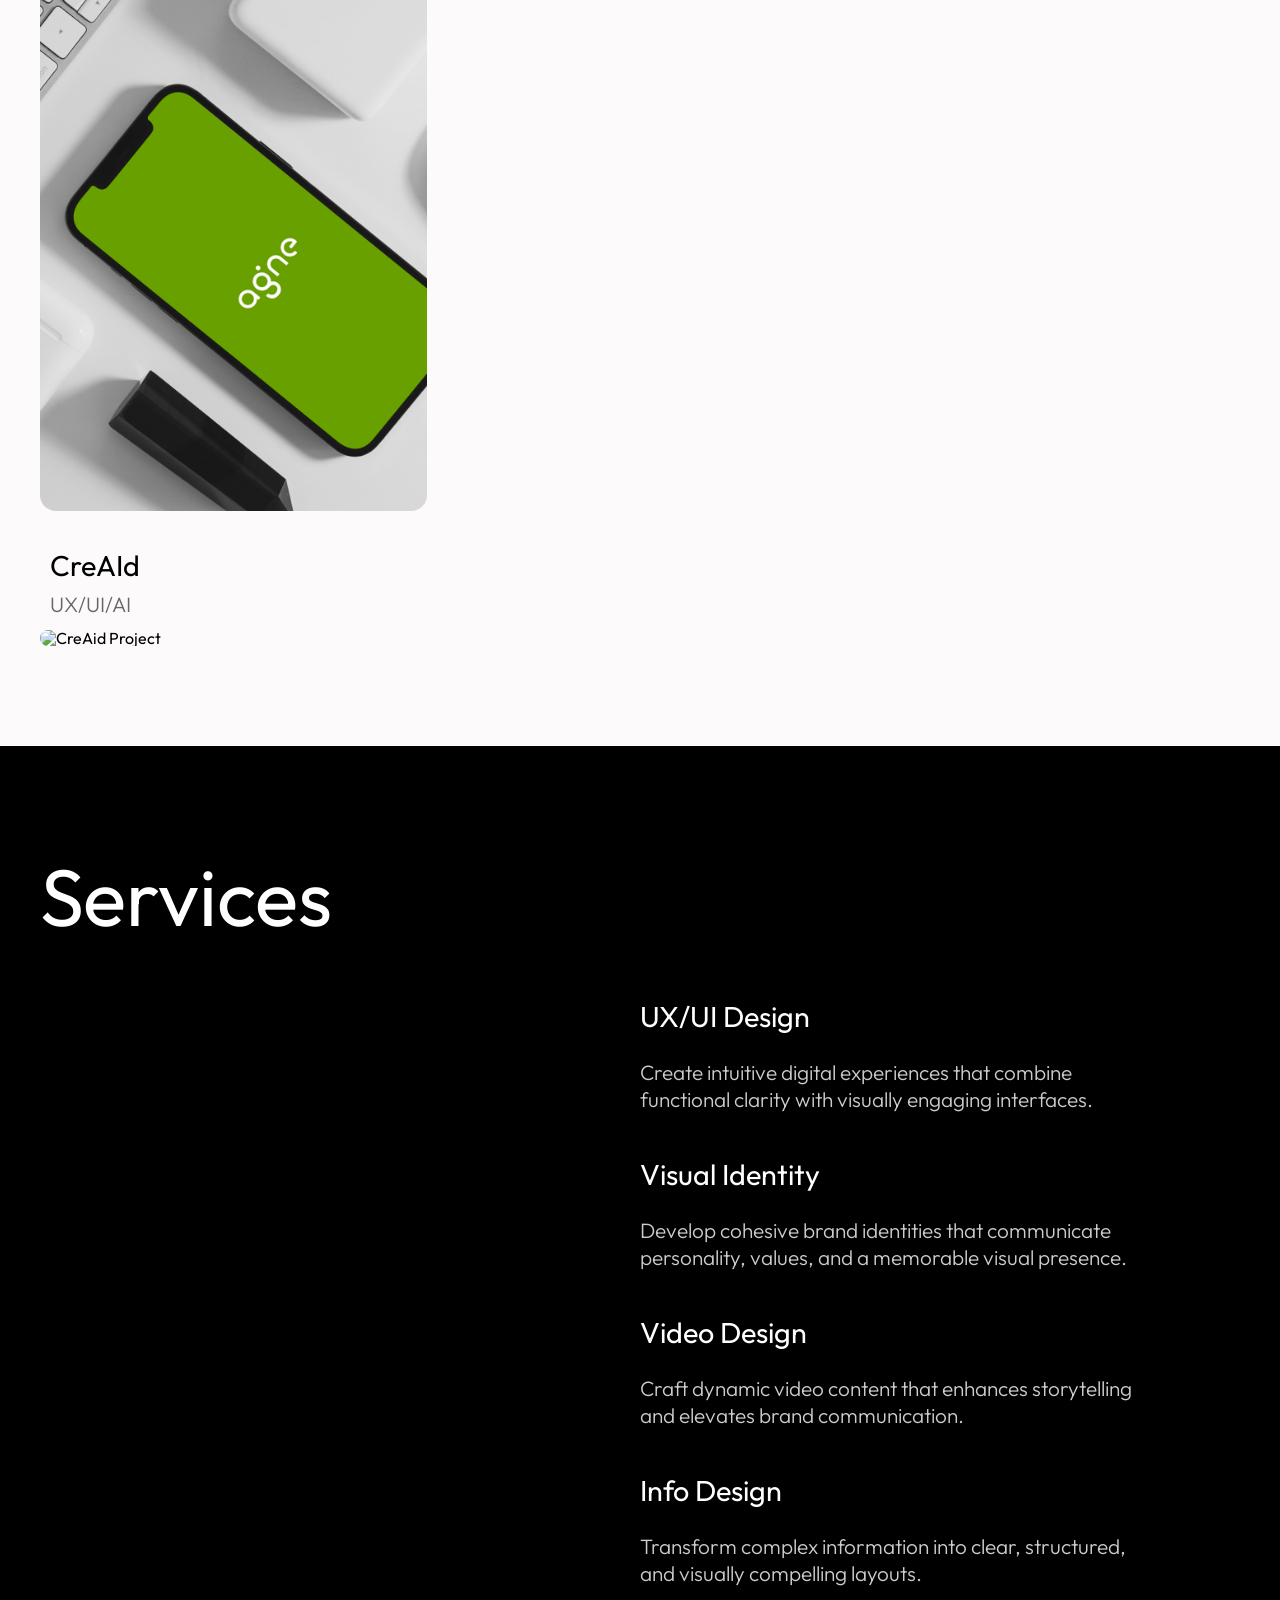
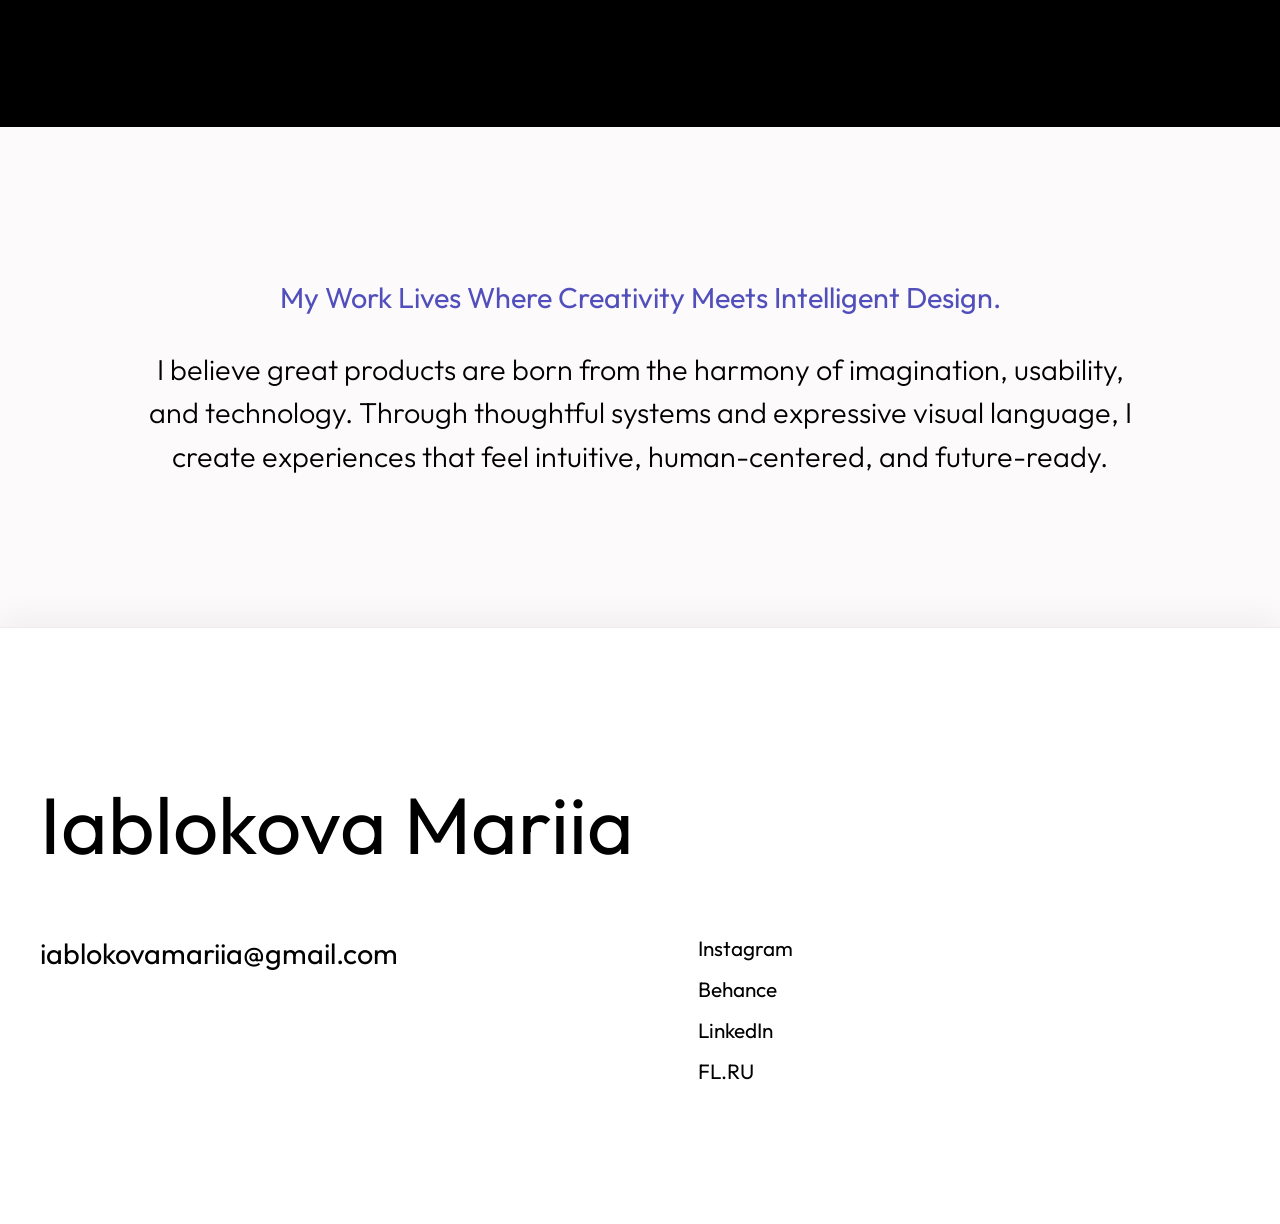
==== commit fc48b579: "Update index.html" ====
--- a/index.html
+++ b/index.html
@@ -25,7 +25,7 @@
             <body>
                     <h1>Iablokova Mariia</h1>
                 <div class="wrapper">
-                      <a class="card card--hero" href="#">
+                      <a class="card card--hero" href="IPKN.html">
                         <img src="images/IPKN_cut8.png" alt="IPKN">
                       </a>
                     
--- a/style.css
+++ b/style.css
@@ -2,25 +2,25 @@
     position: fixed;
     top: 0;
     left: 0;
-    width: 90%;
-    z-index: 1000;
+    width: 100%;
+    height: 98px; /* Фиксированная высота полосы */
+    
     display: flex;
     justify-content: space-between;
-    align-items: baseline;
-    
-    /* ВАЖНО: box-sizing, чтобы паддинг не раздувал ширину */
-    box-sizing: border-box; 
-    
-    /* Используем margin, чтобы отодвинуть меню от краев экрана, 
-       как на втором макете. Подберите точные значения по макету */
-    margin-top: 50px; 
-    margin-left: 40px;
-    margin-right: 40px;
+    align-items: center; /* Центрируем имя и меню внутри полосы */
+    
+    padding: 40px 40px 0; /* Отступы текста от краев экрана */
+    box-sizing: border-box;
+    z-index: 1000;
+    /* Эффект размытия */
+    backdrop-filter: blur(5px); 
+    -webkit-backdrop-filter: blur(5px); /* Поддержка Safari */
+    background: rgba(255, 255, 255, 0.2); /* Полупрозрачный белый фон */
     
     /* Сохраняем ваши шрифты и плавный переход */
     font-size: 1.8rem; 
     font-weight: 500; 
-    transition: color 0.3s;
+    transition: background 0.3s, color 0.3s;
 }
 
 /* Для смены цвета (ОБЯЗАТЕЛЬНО С !IMPORTANT) */
@@ -66,21 +66,6 @@
     padding: 0 10px;
     color: #000;
 }
-/* Для появления текста */
-.reveal-mask {
-    overflow: hidden;
-    display: block;
-}
-.reveal-text {
-    display: block;
-    transform: translateY(110%);
-    transition: transform 1.2s cubic-bezier(0.19, 1, 0.22, 1);
-}
-.reveal-text.active {
-    transform: translateY(0);
-}
-
-
 
 .wrapper {
   display: grid;
@@ -176,7 +161,7 @@
 .projects-header h2 {
         font-size: 5rem;
         font-weight: 400;
-        line-height: 0.5;        
+        line-height: 0.6;        
  }
 
 .projects-date {
@@ -301,7 +286,7 @@
     
     position: relative;        /* Чтобы тени корректно отображались поверх фона */
     z-index: 5;
-    padding: 80px 40px 120px;
+    padding: 80px 40px 140px;
     border-top: 1px solid #eee;
 }
 
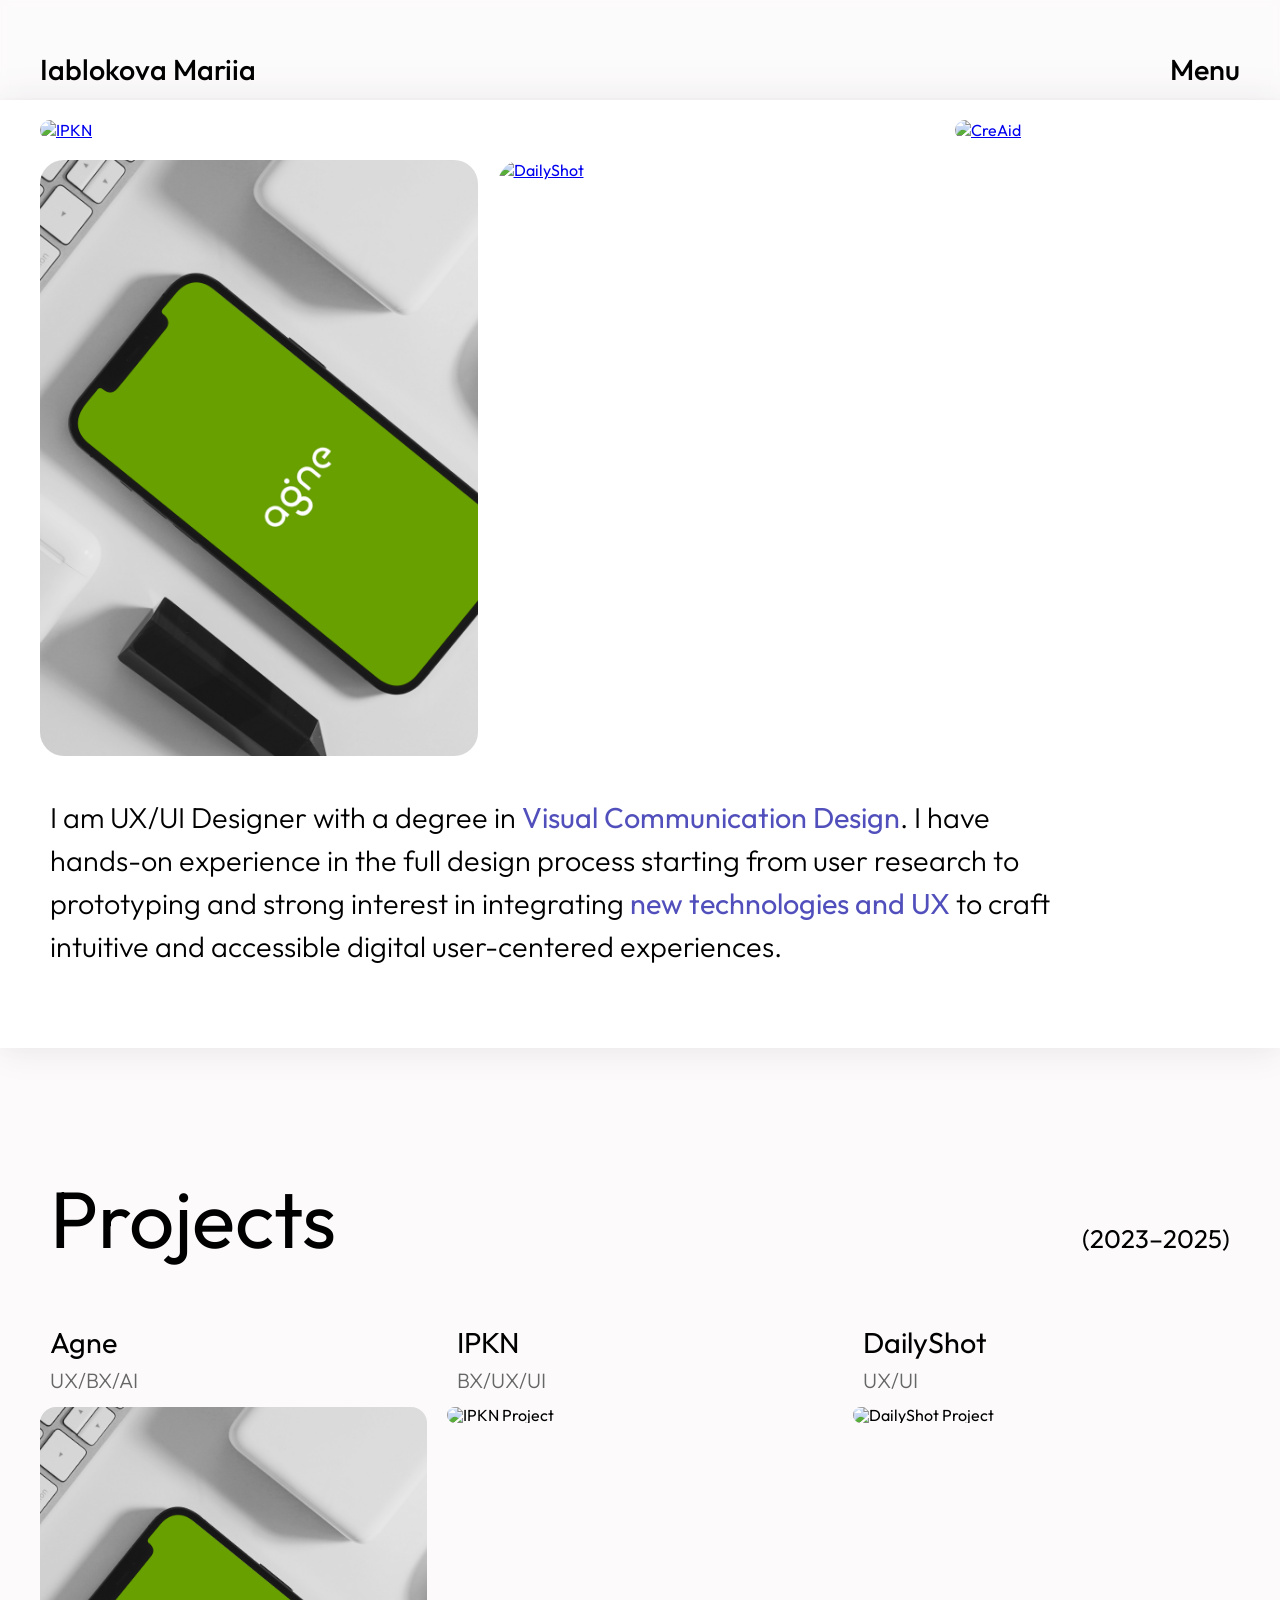
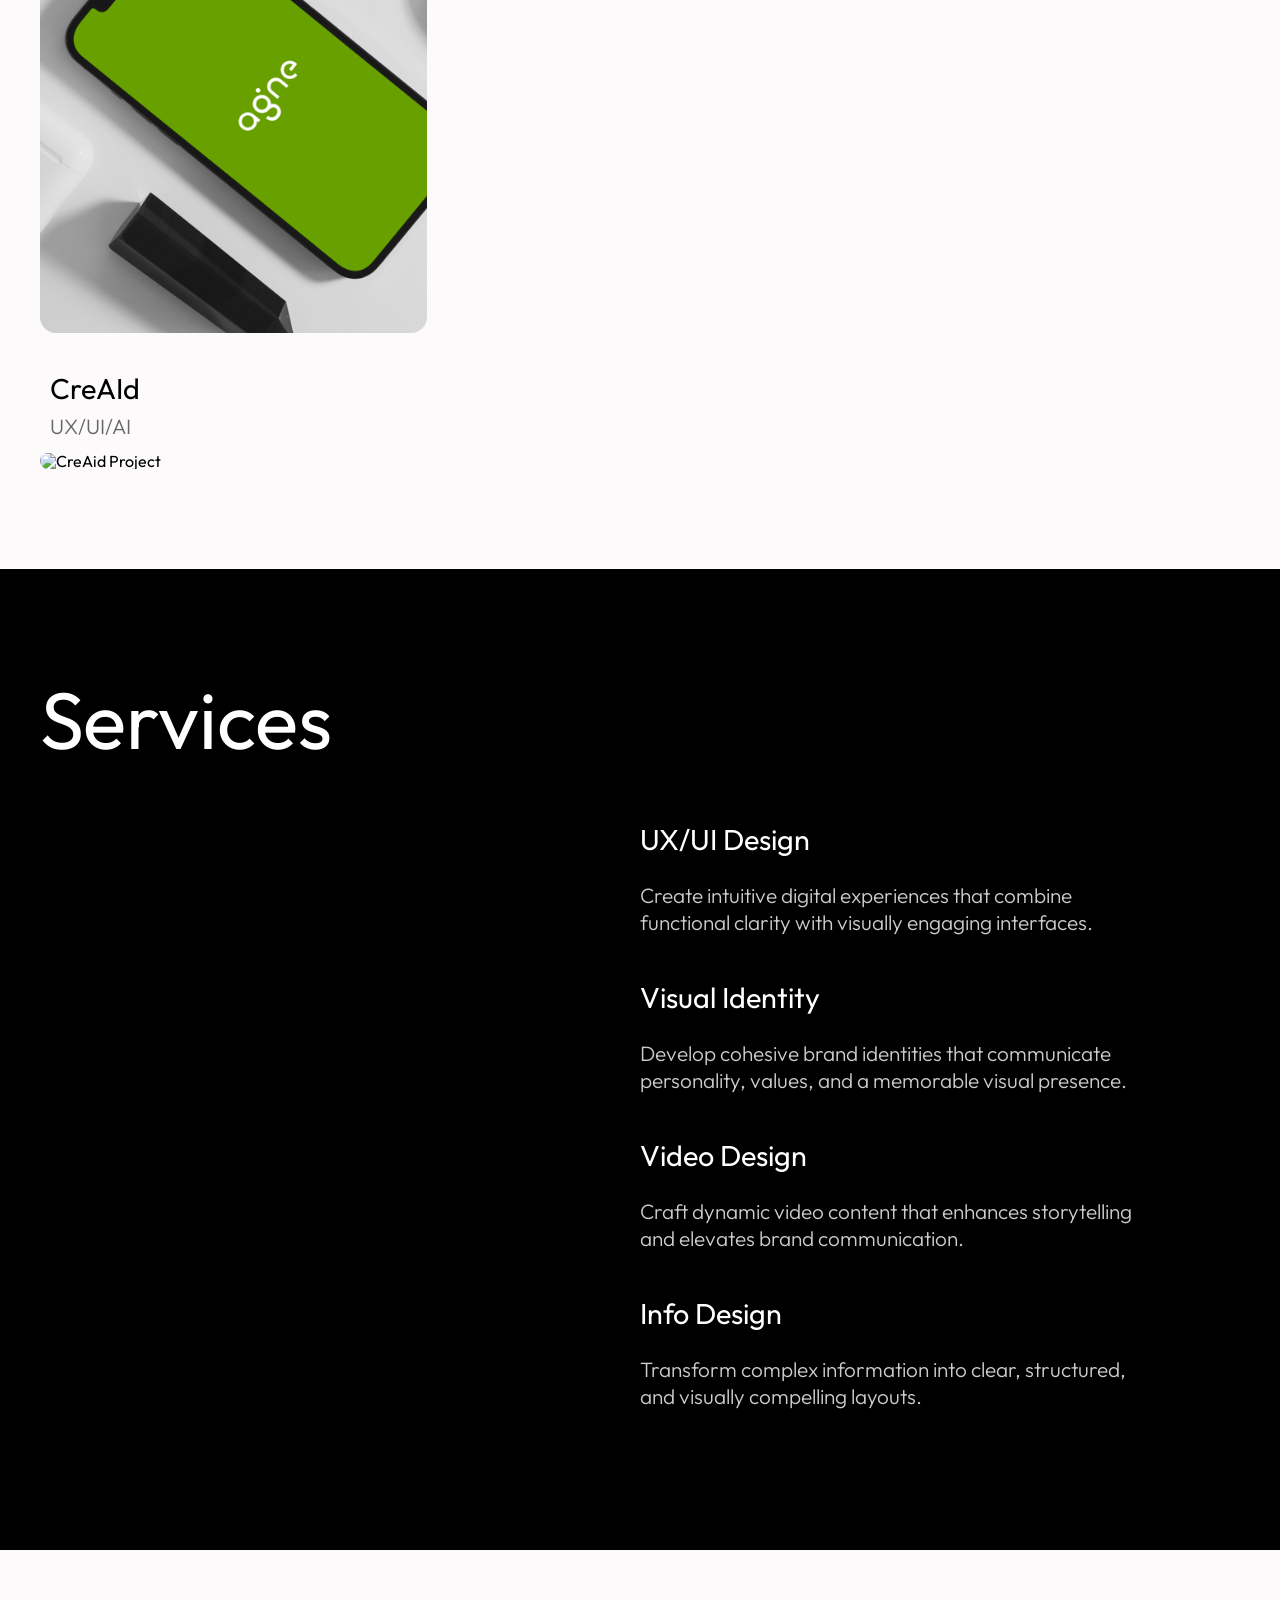
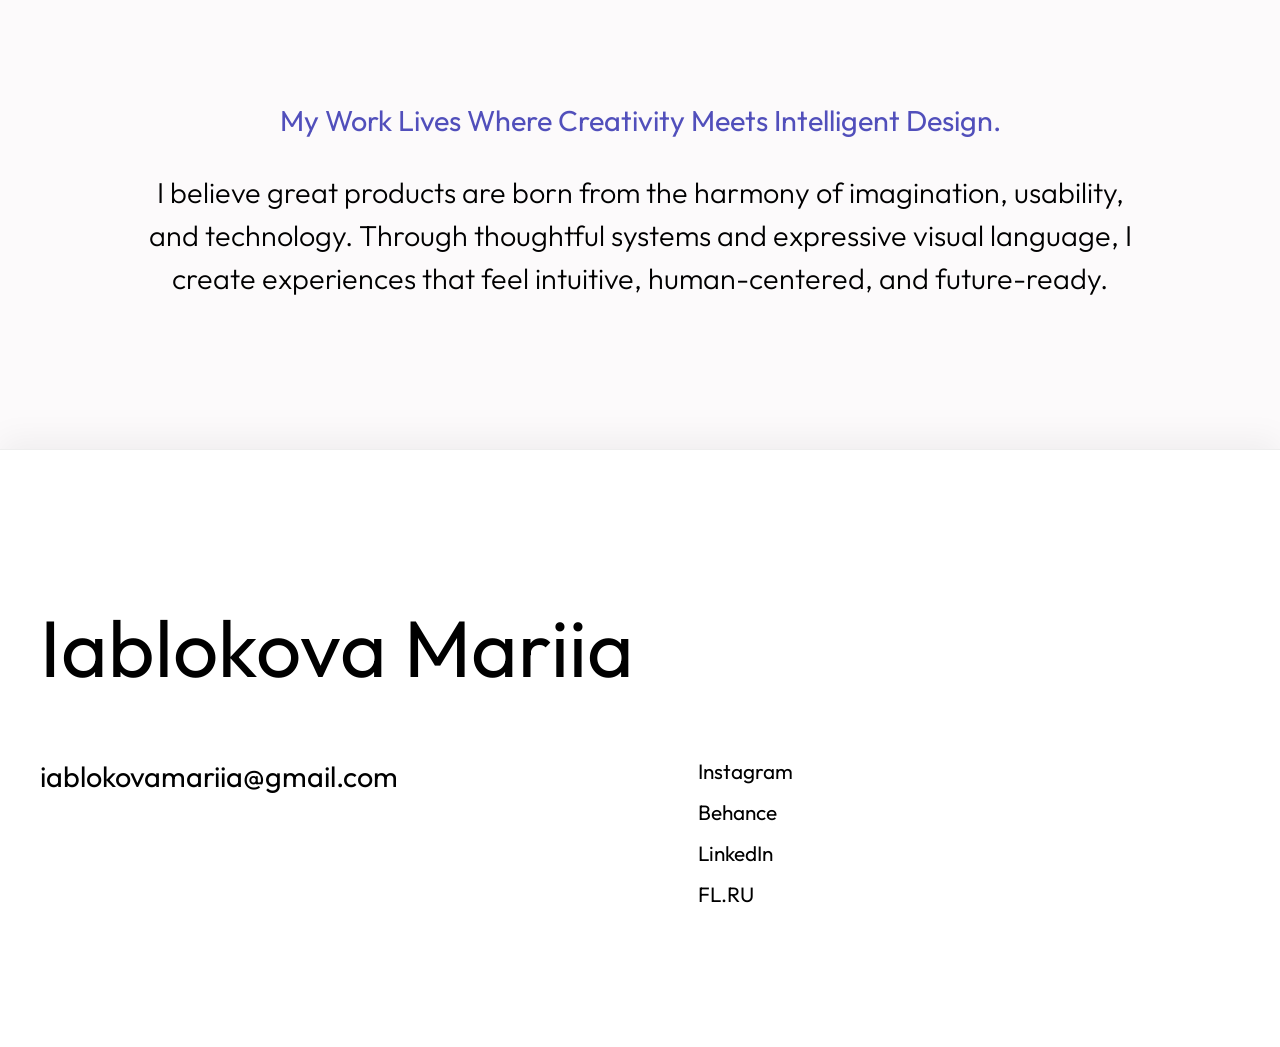
==== commit edaf9d97: "Update index.html" ====
--- a/index.html
+++ b/index.html
@@ -23,7 +23,6 @@
         </section>
         <section class="hero">
             <body>
-                    <h1>Iablokova Mariia</h1>
                 <div class="wrapper">
                       <a class="card card--hero" href="IPKN.html">
                         <img src="images/IPKN_cut8.png" alt="IPKN">
--- a/style.css
+++ b/style.css
@@ -72,11 +72,13 @@
   grid-template-columns: repeat(8, 1fr);
   gap: 20px;
   max-height: 1000px;
+  transition: all 0.4s cubic-bezier(0.25, 0.8, 0.25, 1);
   margin: 0 auto;
 }
 
 .card{
   position: relative;
+  transition: all 0.4s cubic-bezier(0.25, 0.8, 0.25, 1);
   overflow: hidden;
   display: block;
 }
@@ -85,7 +87,30 @@
   width: 100%;
   height: 100%;
   object-fit: cover;
+  transition: transform 0.4s ease;
   display: block;
+}
+
+.wrapper:hover .card {
+  opacity: 0.6;
+  filter: blur(1px);
+}
+
+/* ...кроме той, на которую наведен курсор! */
+.wrapper:hover .card:hover {
+  opacity: 1;
+  filter: blur(0);
+  transform: scale(1.03);
+}
+
+.card:hover {
+  transform: scale(1.02); /* Легкое увеличение */
+  z-index: 10; /* Чтобы карточка была чуть выше остальных */
+  box-shadow: 0 10px 30px rgba(0,0,0,0.1);
+}
+
+.card:hover img {
+  transform: scale(1.05); /* Картинка внутри тоже чуть зумится */
 }
 
 /* Раскладка как на референсе */
@@ -103,6 +128,7 @@
 
 .card--leftBottom{
   grid-column: span 3;
+  border-row: span 1;
   border-radius: 24px;
 }
 
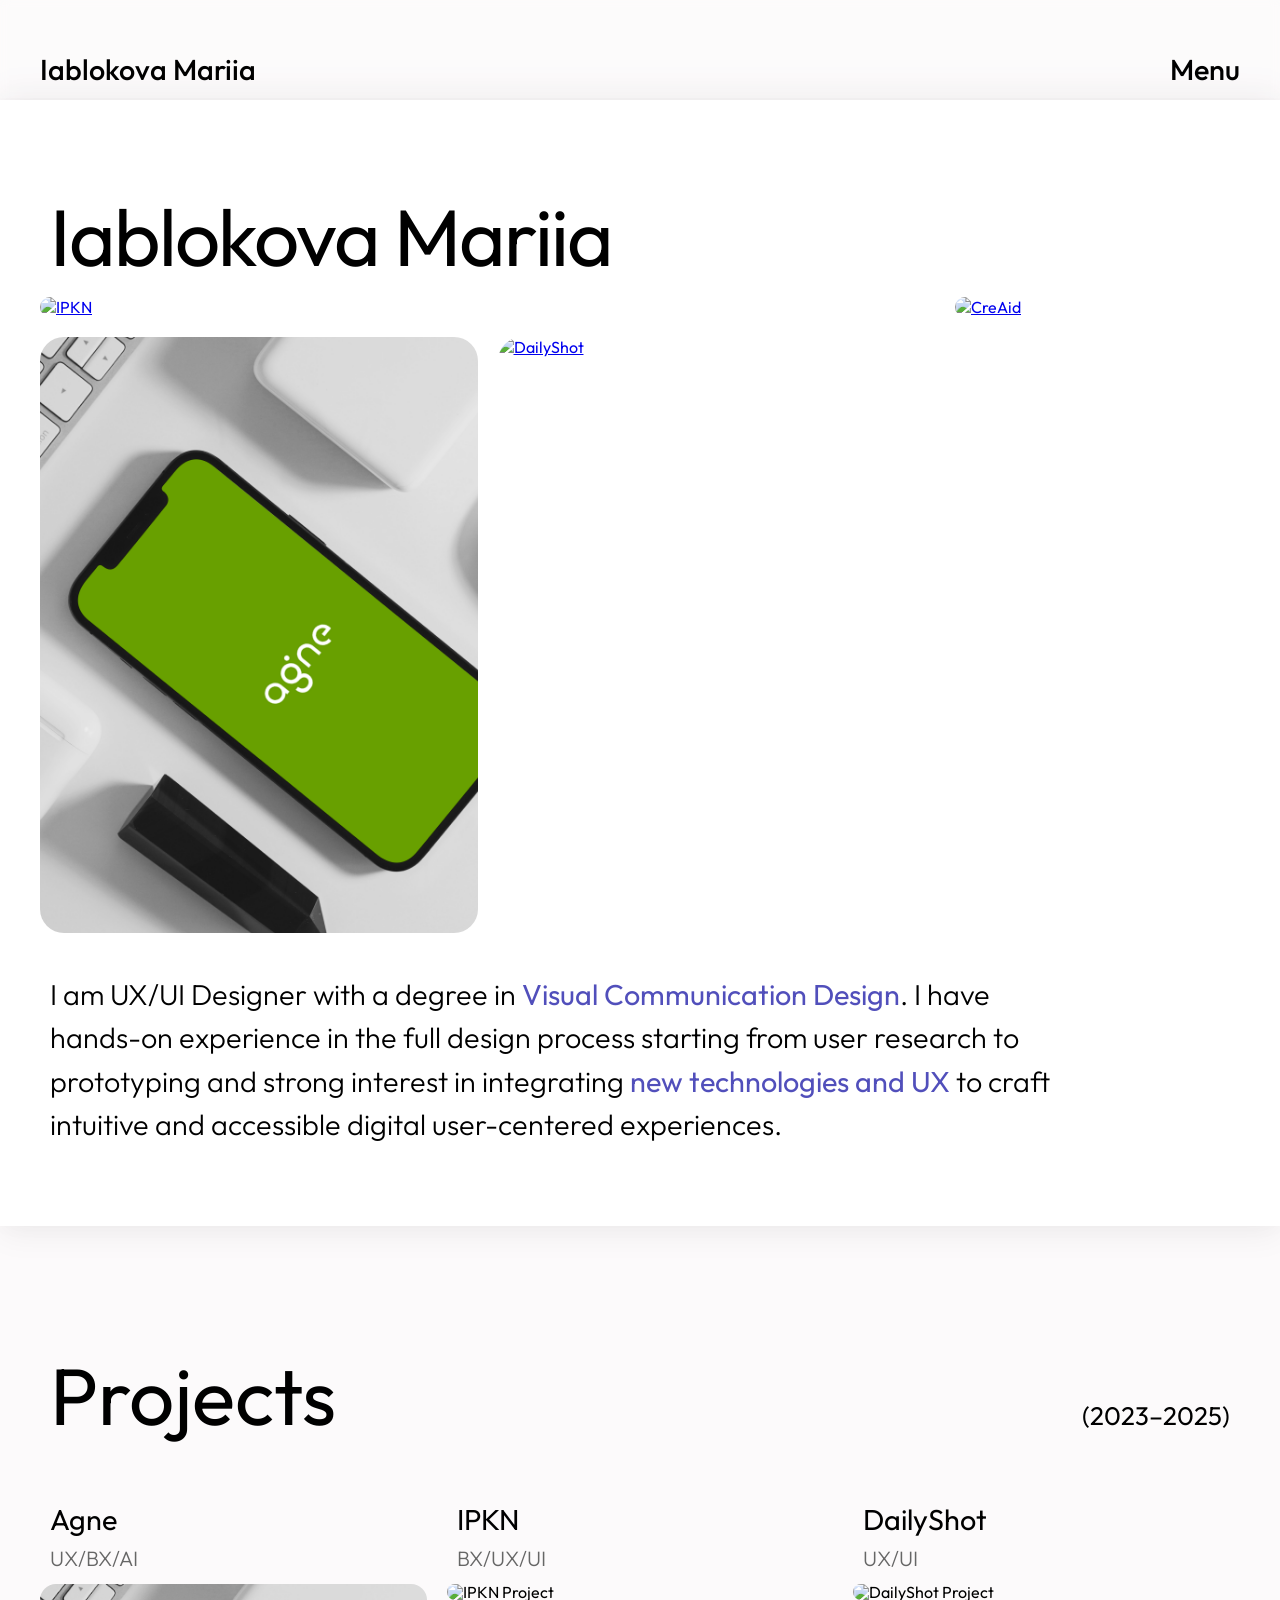
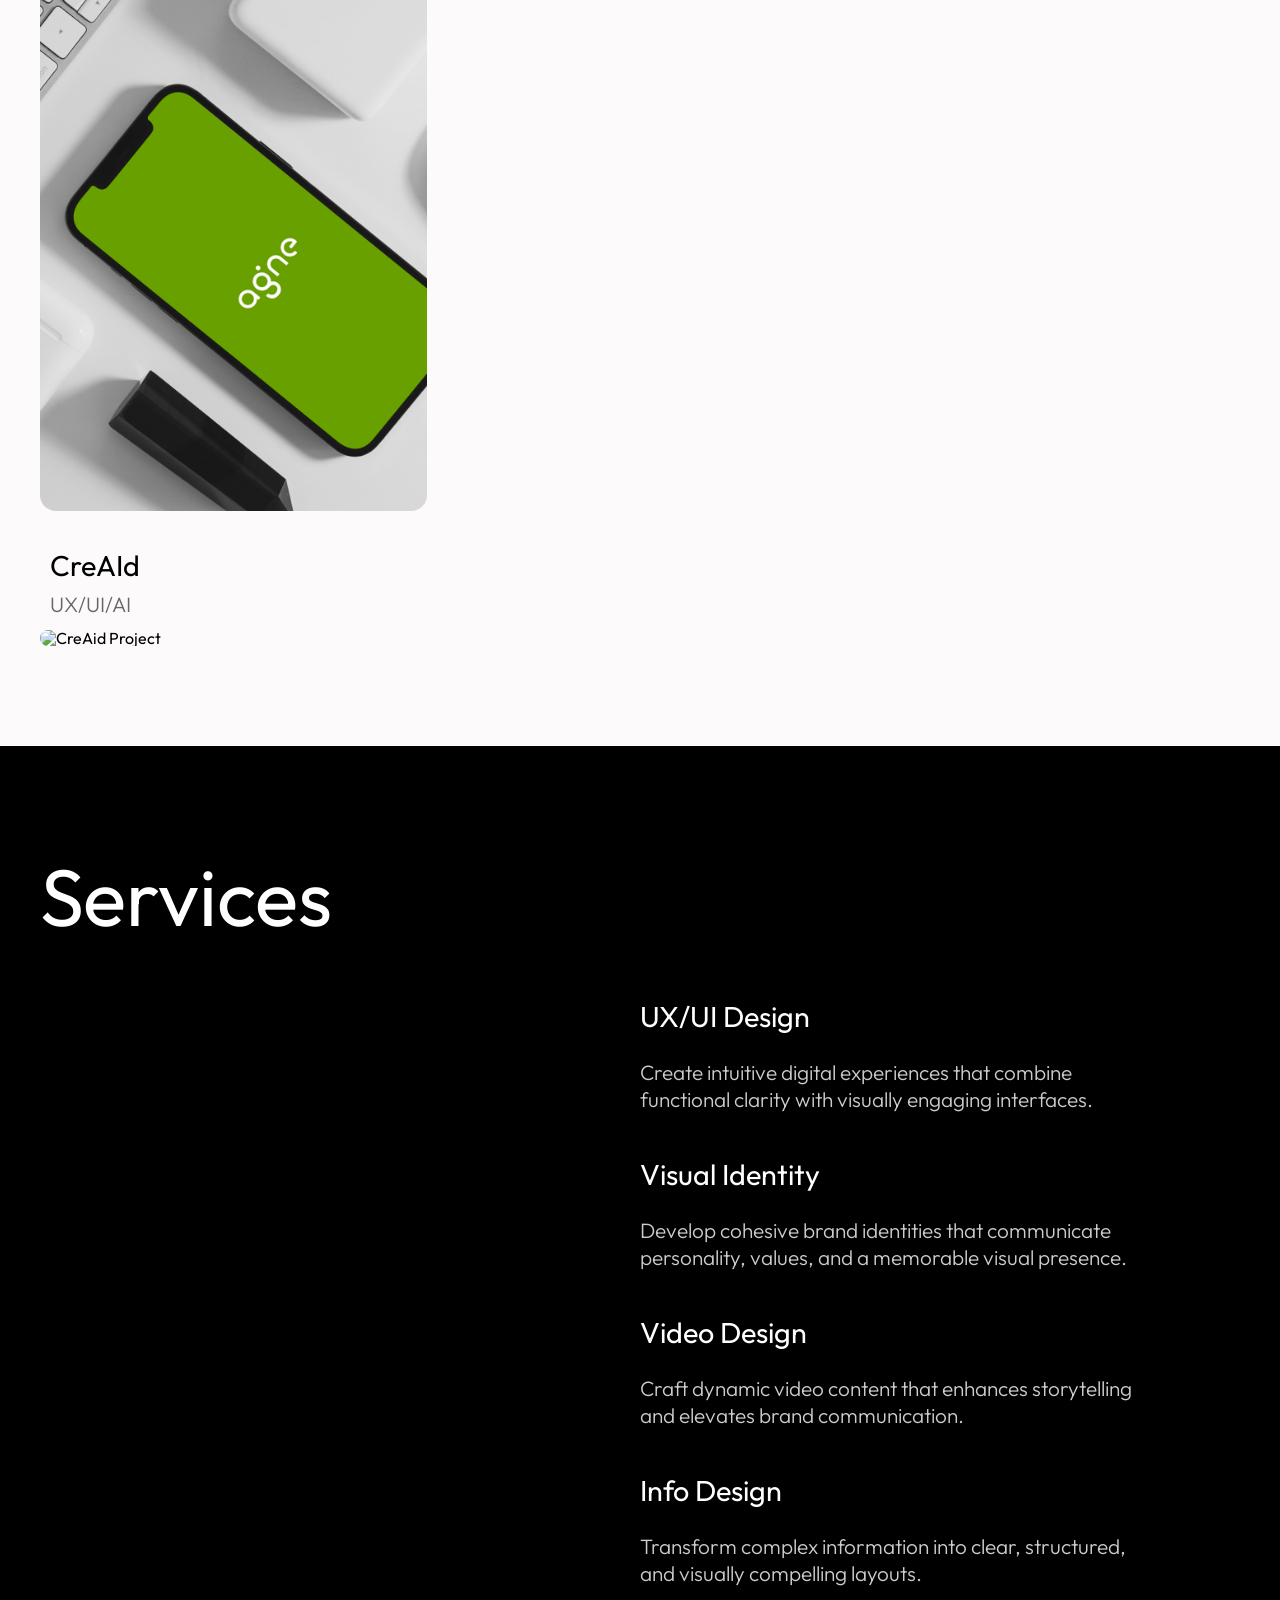
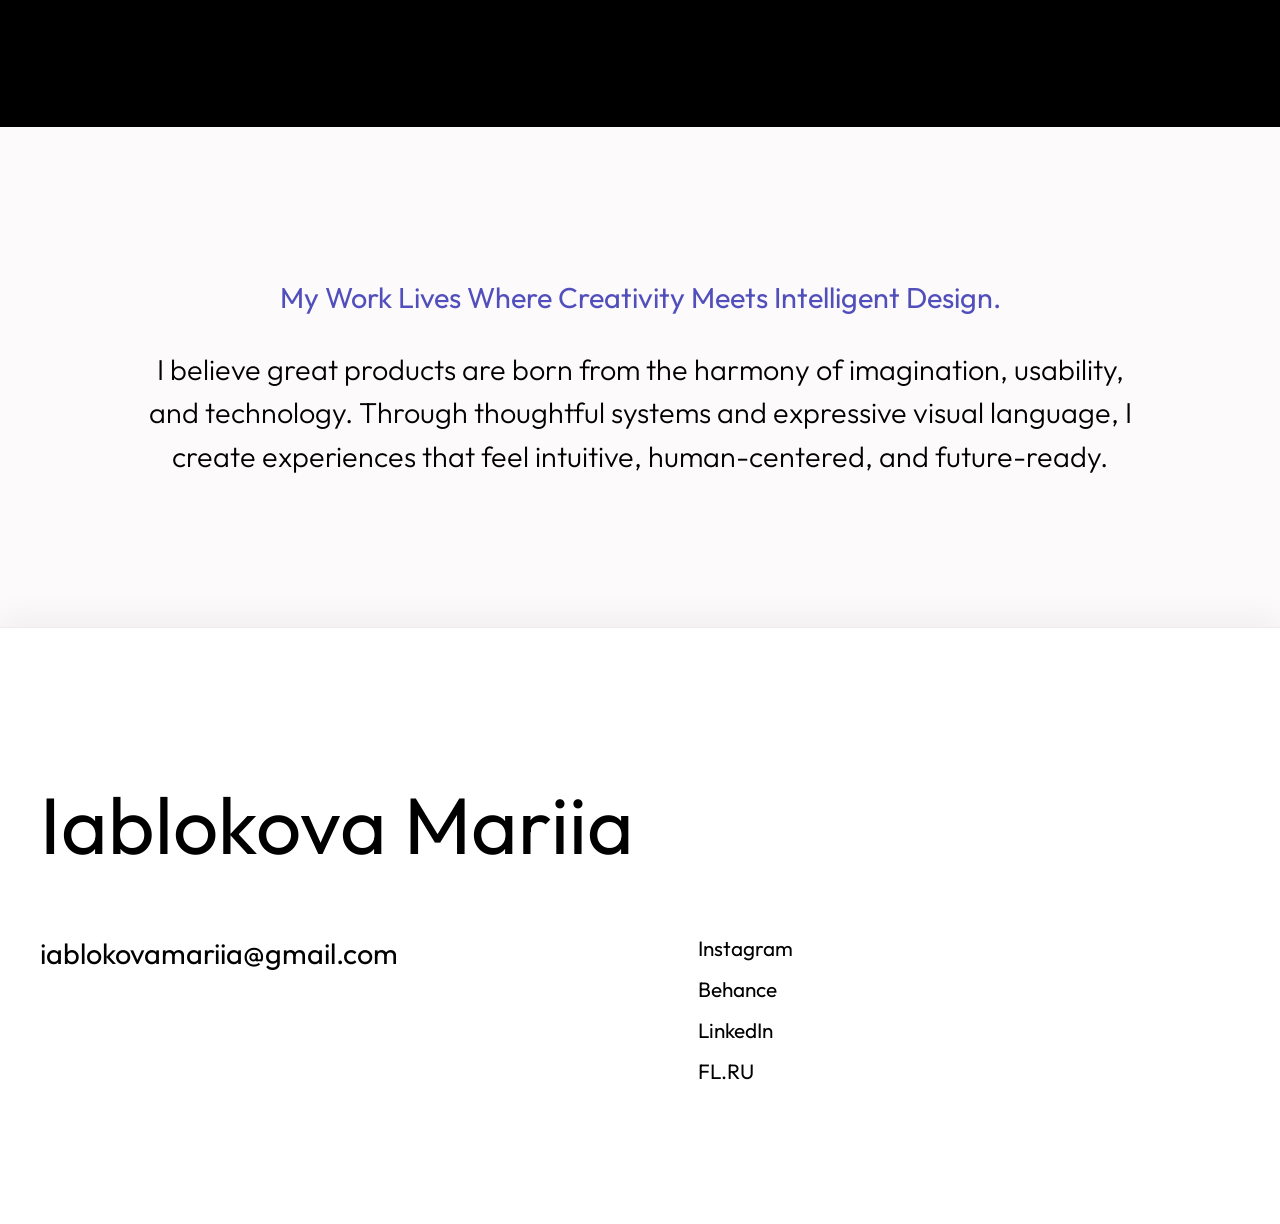
==== commit fabe059a: "Update index.html" ====
--- a/index.html
+++ b/index.html
@@ -23,6 +23,7 @@
         </section>
         <section class="hero">
             <body>
+                <h1>Iablokova Mariia</h1>
                 <div class="wrapper">
                       <a class="card card--hero" href="IPKN.html">
                         <img src="images/IPKN_cut8.png" alt="IPKN">
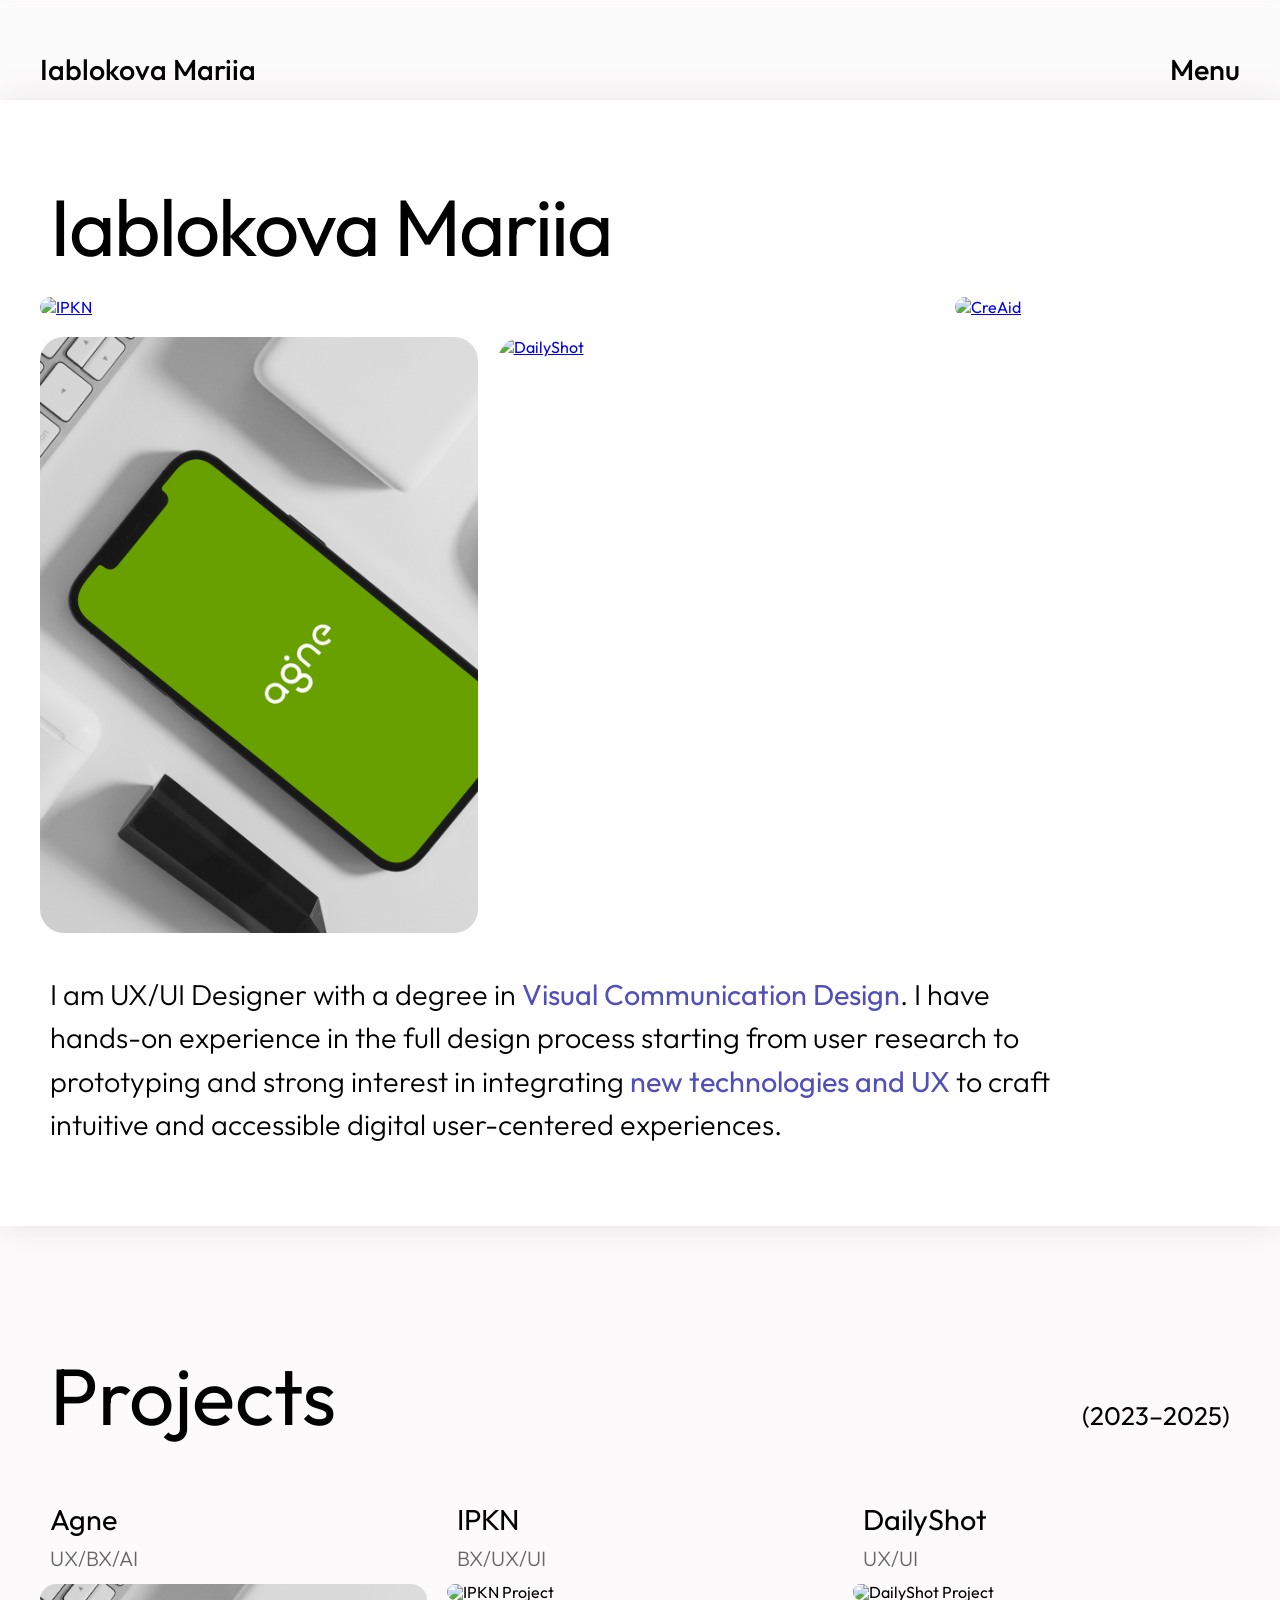
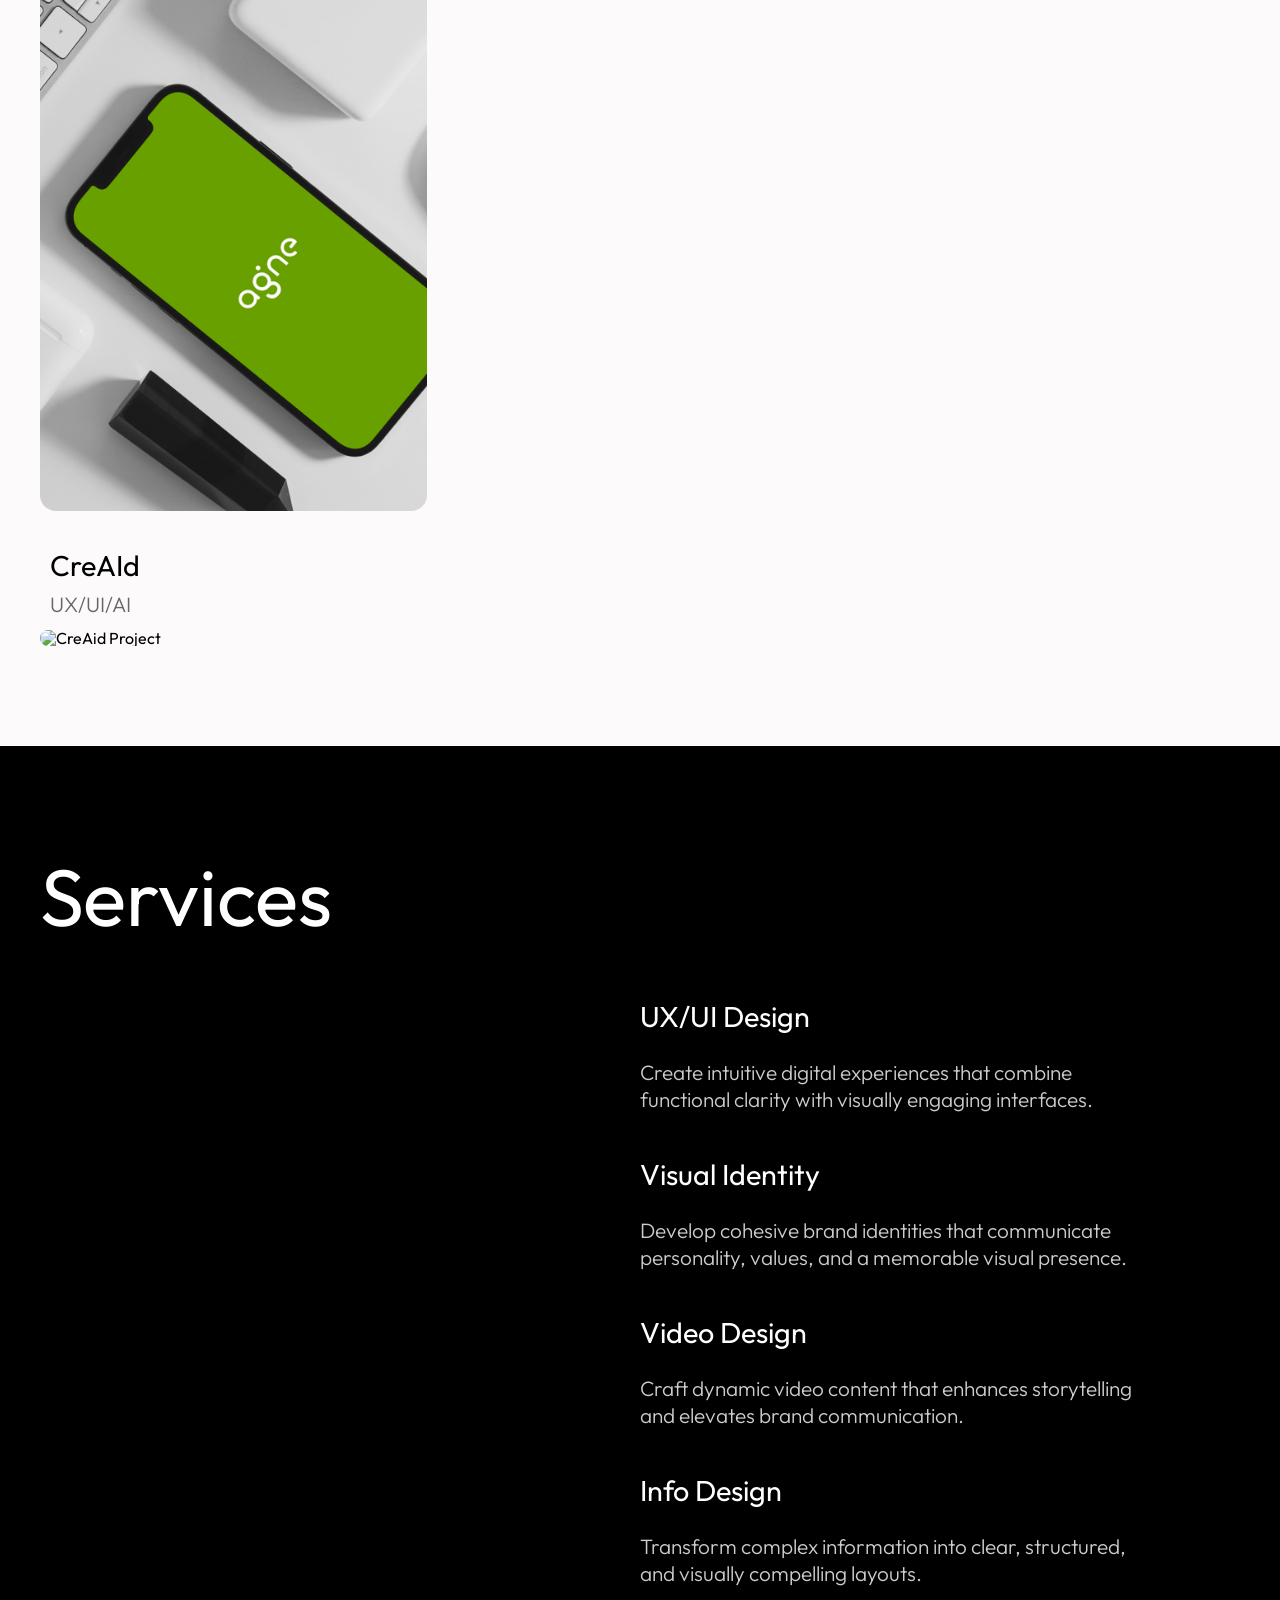
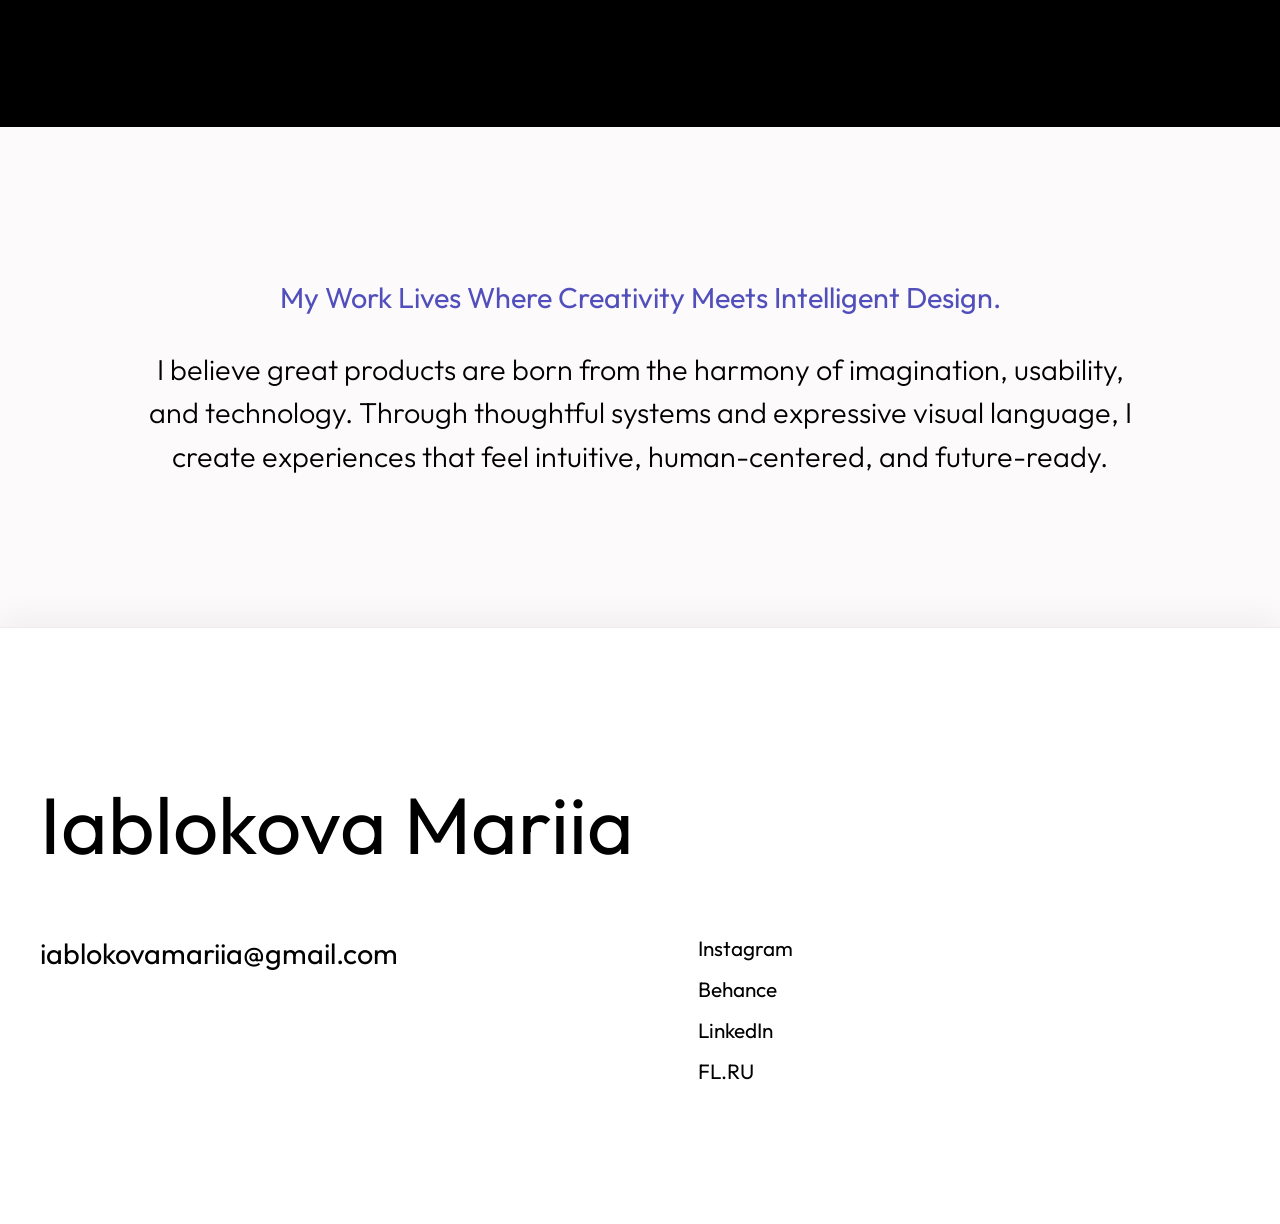
==== commit 8af452fd: "Update index.html" ====
--- a/index.html
+++ b/index.html
@@ -29,15 +29,15 @@
                         <img src="images/IPKN_cut8.png" alt="IPKN">
                       </a>
                     
-                      <a class="card card--right" href="#">
+                      <a class="card card--right" href="CreAId.html">
                         <img src="images/CreAId_cut3.png" alt="CreAid">
                       </a>
                     
-                      <a class="card card--leftBottom" href="#">
+                      <a class="card card--leftBottom" href="Agne.html">
                         <img src="images/Agne_cut3.png" alt="Agne">
                       </a>
                     
-                      <a class="card card--rightBottom" href="#">
+                      <a class="card card--rightBottom" href="DailyShot.html">
                         <img src="images/DailyShot_cut3.png" alt="DailyShot">
                       </a>
             </div>
--- a/style.css
+++ b/style.css
@@ -47,7 +47,7 @@
 .hero {
     background-color: #ffffff; /* Белый фон для первой части */
     margin: 0 -40px;          /* Растягиваем до краев экрана, если у body есть отступы */
-    padding: 20px 40px 40px 40px; /* Возвращаем внутренние отступы для контента */
+    padding: 10px 40px 40px 40px; /* Возвращаем внутренние отступы для контента */
     
     /* Тень: первый блок — нижняя, второй (после запятой) — верхняя */
     box-shadow: 
@@ -62,7 +62,7 @@
     font-size: 5rem; 
     font-weight: 400;
     letter-spacing: -2px;
-    margin-bottom: 10px;
+    margin-bottom: 20px;
     padding: 0 10px;
     color: #000;
 }
@@ -71,7 +71,7 @@
   display: grid;
   grid-template-columns: repeat(8, 1fr);
   gap: 20px;
-  max-height: 1000px;
+  max-height: 800px;
   transition: all 0.4s cubic-bezier(0.25, 0.8, 0.25, 1);
   margin: 0 auto;
 }
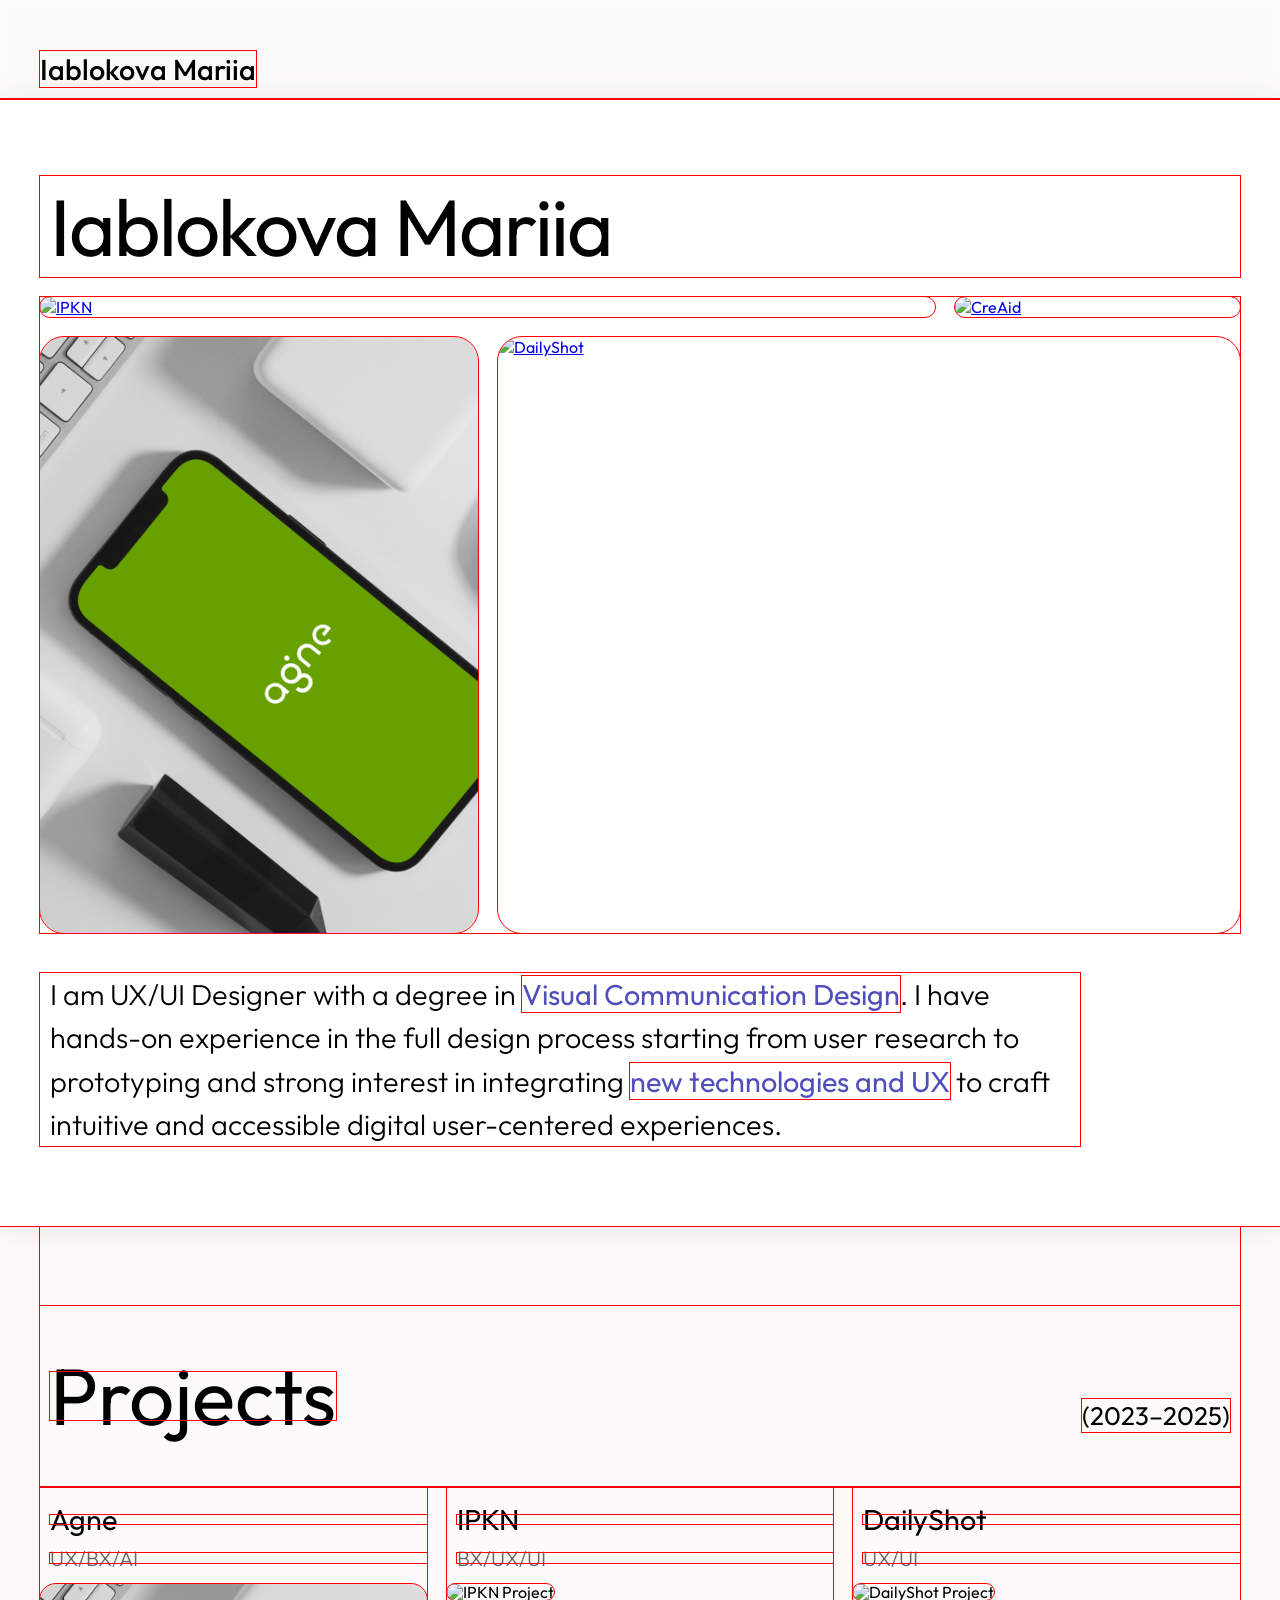
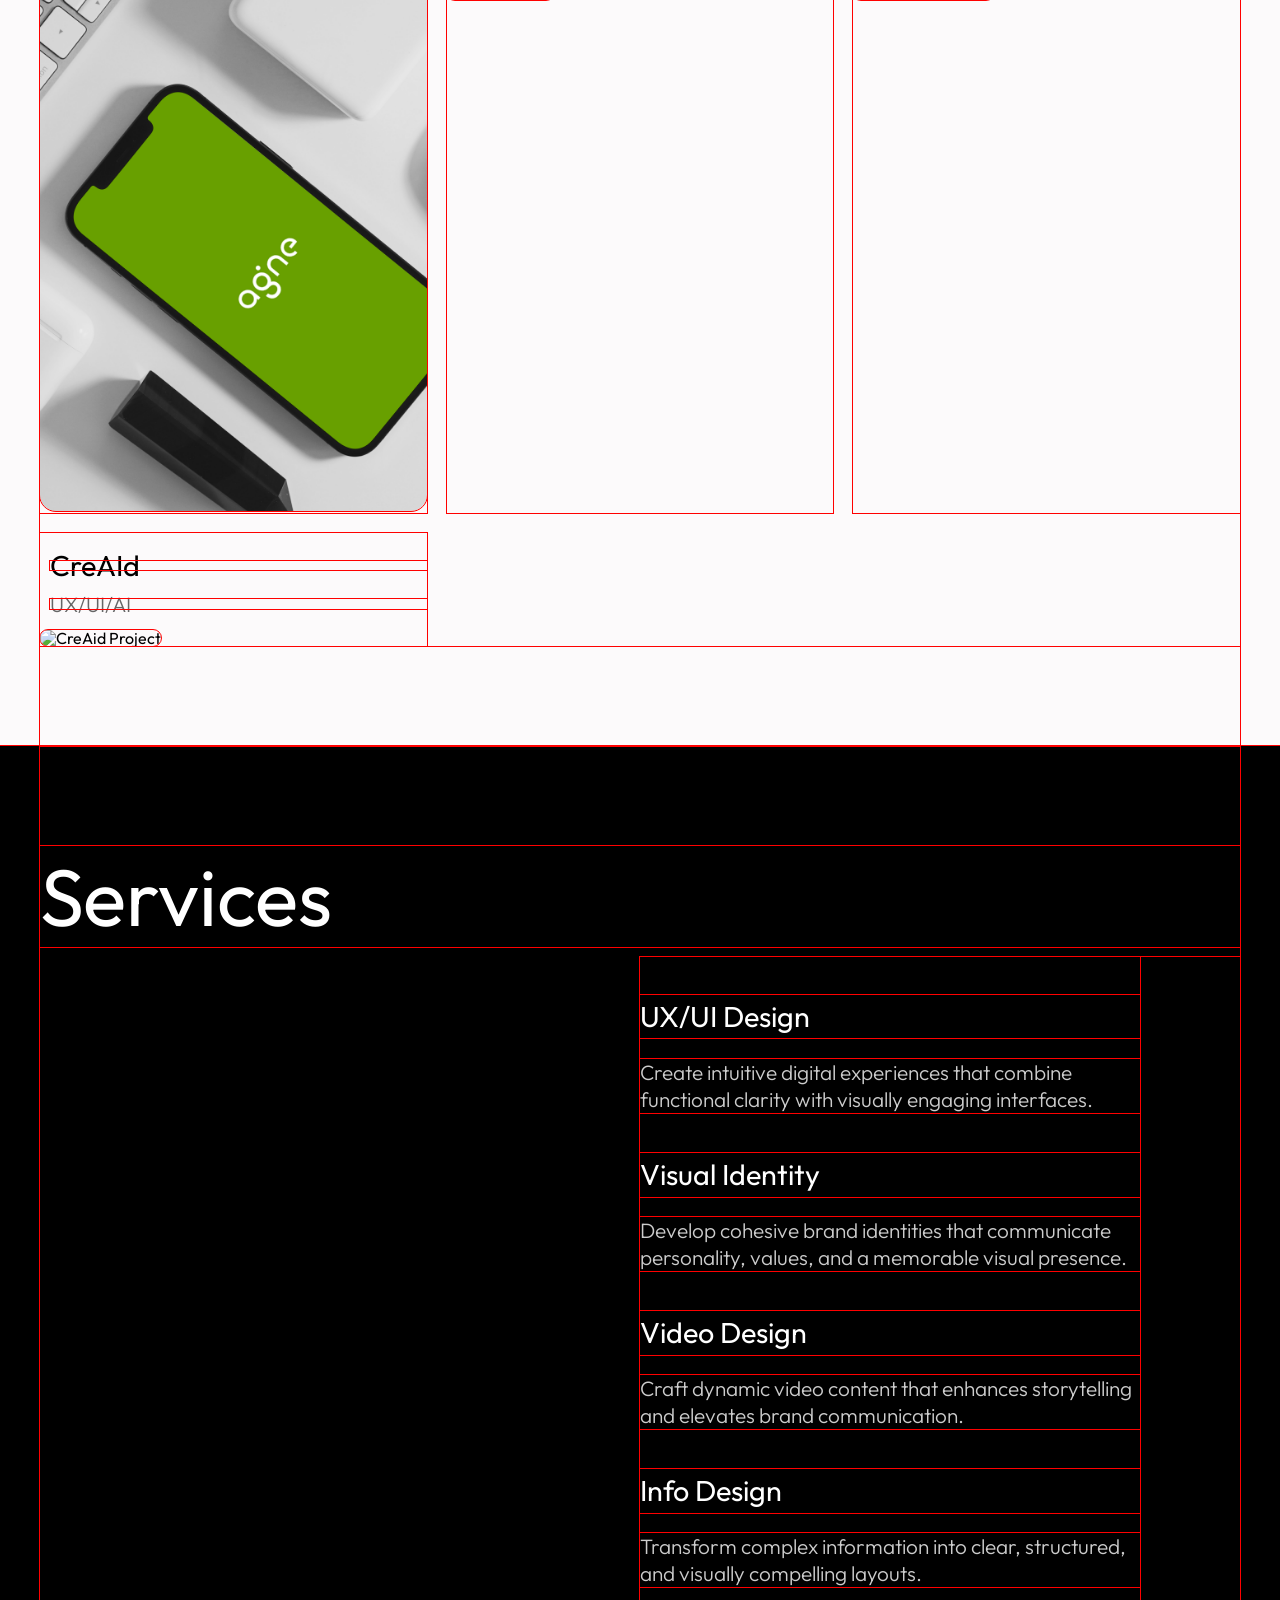
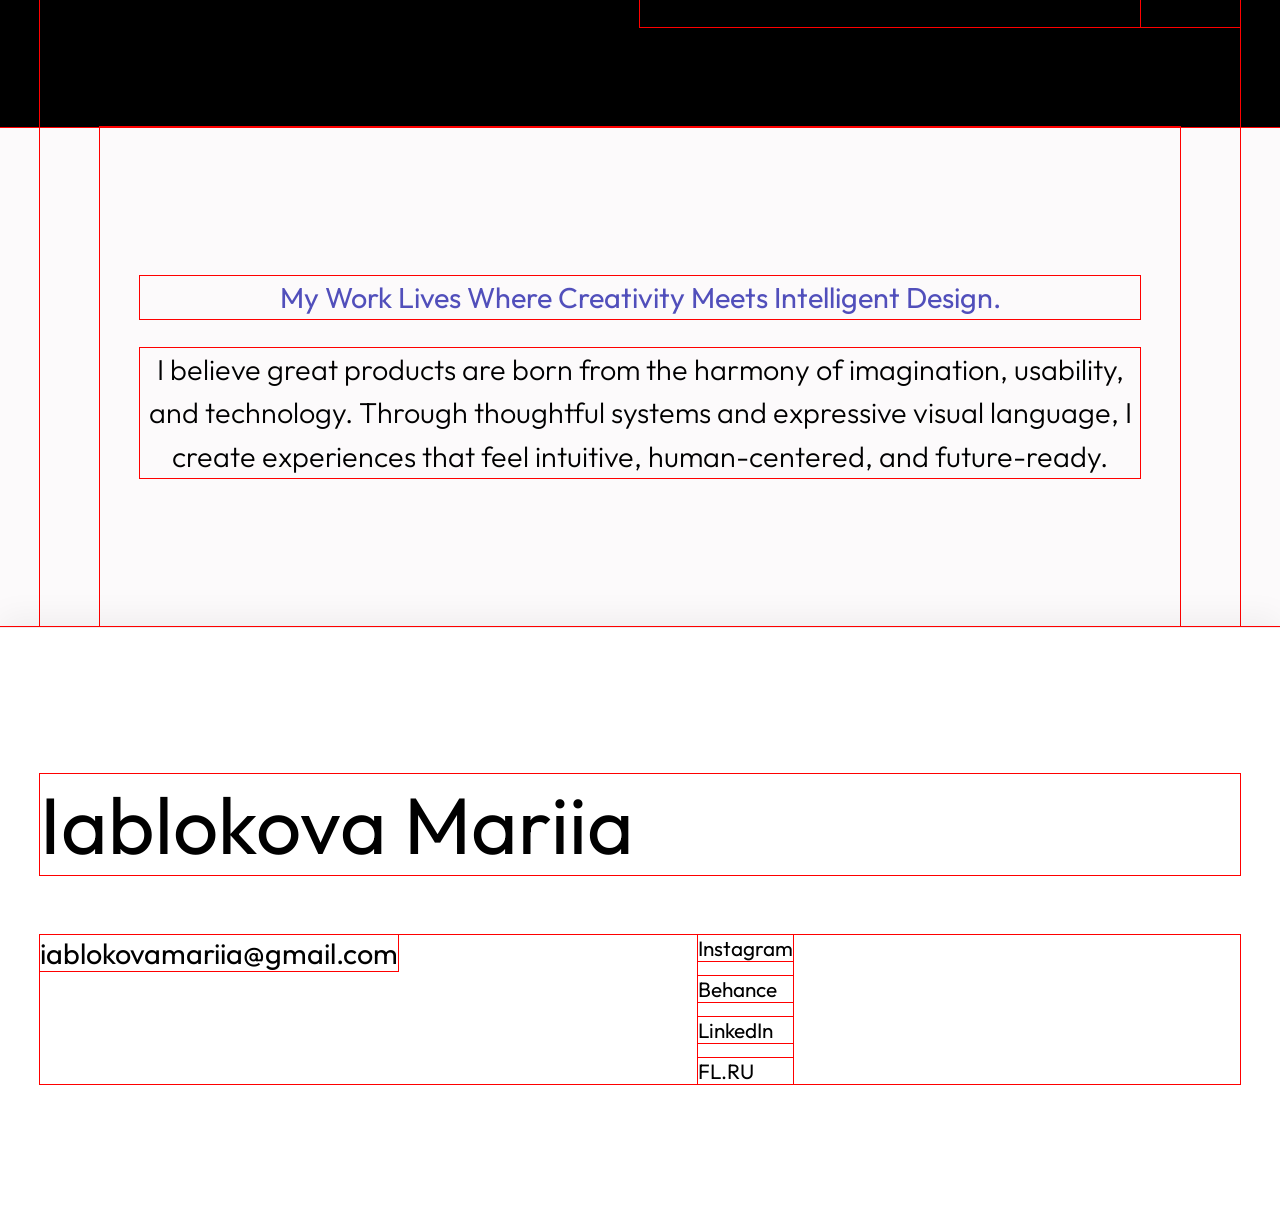
==== commit 35124bbf: "Update index.html" ====
--- a/index.html
+++ b/index.html
@@ -14,7 +14,6 @@
     <header>
         <nav>
             <span class="logo">Iablokova Mariia</span>
-            <span class="menu">Menu</span>
         </nav>
     </header>
 
--- a/style.css
+++ b/style.css
@@ -1,3 +1,7 @@
+* {
+    outline: 1px solid red; /* Подсветит границы всех блоков */
+}
+
 nav {
     position: fixed;
     top: 0;
@@ -40,6 +44,7 @@
     color: #000;
     -webkit-font-smoothing: antialiased;
 }
+
 
 .box{  
     margin: 100px -40px; 
@@ -368,3 +373,135 @@
         font-size: 2.5rem;
     }
 }
+
+
+/* --- PROJECTS PAGES --- */
+
+/* --- IPKN --- */
+
+
+
+.close-button {  
+    position: fixed;   /* Кнопка будет "плавать" при скролле */
+    top: 40px;         /* Отступ сверху */
+    right: 40px;       /* Отступ справа (как на референсе) */
+    width: 40px;
+    height: 40px;
+    z-index: 1000;     /* Чтобы кнопка была поверх всех картинок */
+    cursor: pointer;
+    transition: transform 0.3s ease;
+}
+
+.close-button span {
+  position: absolute;
+  top: 50%;
+  left: 0;
+  width: 100%;
+  height: 2px;       /* Толщина линий крестика */
+  background-color: #000; /* Цвет линий (черный) */
+  display: block;
+}
+
+/* Поворачиваем первую линию */
+.close-button span:first-child {
+  transform: rotate(45deg);
+}
+
+/* Поворачиваем вторую линию */
+.close-button span:last-child {
+  transform: rotate(-45deg);
+}
+
+/* Эффект при наведении */
+.close-button:hover {
+  transform: rotate(90deg); /* Крестик плавно повернется при наведении */
+}
+
+
+.project-name {
+    display: flex;                /* Включаем Flexbox */
+    justify-content: space-between; /* Расталкиваем элементы по краям */
+    align-items: baseline;        /* Выравниваем их по нижней линии текста */
+    padding: 0 10px;              /* Если нужен отступ от краев экрана */
+}
+
+.project-name h2 {
+        font-size: 5rem;
+        font-weight: 400;     
+ }
+
+.project-date {
+        font-size: 1.6rem;            
+        font-weight: 400;             
+        color: #000;                   
+}
+
+.subtitle {
+    font-size: 1.8rem;
+    font-weight: 300; 
+    padding: 0 10px;
+    color: #E23B67;
+}
+
+.about-project {
+    font-size: 1.3rem;
+    max-width: 900px;
+    font-weight: 300; 
+    padding: 0 10px;
+}
+
+/* Обнуляем отступы у заголовков и параграфов */
+.project-name h2, 
+.subtitle, 
+.about-project {
+    margin: 0; /* Убирает все внешние отступы */
+}
+
+/* Теперь настраиваем их точечно, чтобы текст не слипался */
+.project-name {
+    margin-top: 50px;    /* Отступ сверху от имени (Iablokova Mariia) */
+    margin-bottom: 20px; /* Отступ снизу до розовой строки */
+}
+
+.subtitle {
+    margin-bottom: 10px; /* Расстояние между розовой строкой и описанием */
+}
+
+
+.intro-grid {
+    display: grid;
+    /* Создаем 12 колонок для максимальной гибкости */
+    grid-template-columns: repeat(12, 1fr);
+    gap: 20px; /* Убираем стандартные зазоры для эффекта бесшовности */
+    align-items: start;
+}
+
+
+.intro{
+  position: relative;
+  overflow: hidden;
+  display: block;
+}
+
+.intro img{
+  width: 100%;       /* Растягивается на всю ширину ячейки */
+    height: auto;      /* Сохраняет пропорции */
+    display: block;    /* Убирает микро-отступ снизу */
+    max-width: 100%;   /
+}
+
+.intro-main{
+  grid-column: 1 / -1; /* На всю ширину */
+}
+
+.intro-secondary{
+   grid-column: 1 / -1; /* На всю ширину */
+}
+
+.intro-third{
+    grid-column: 2 / span 10; /* Чуть уже, создаем "воздух" по бокам */
+}
+.intro-fourth{
+    grid-column: 4 / span 8; /* Сдвигаем вправо для динамики */
+}
+
